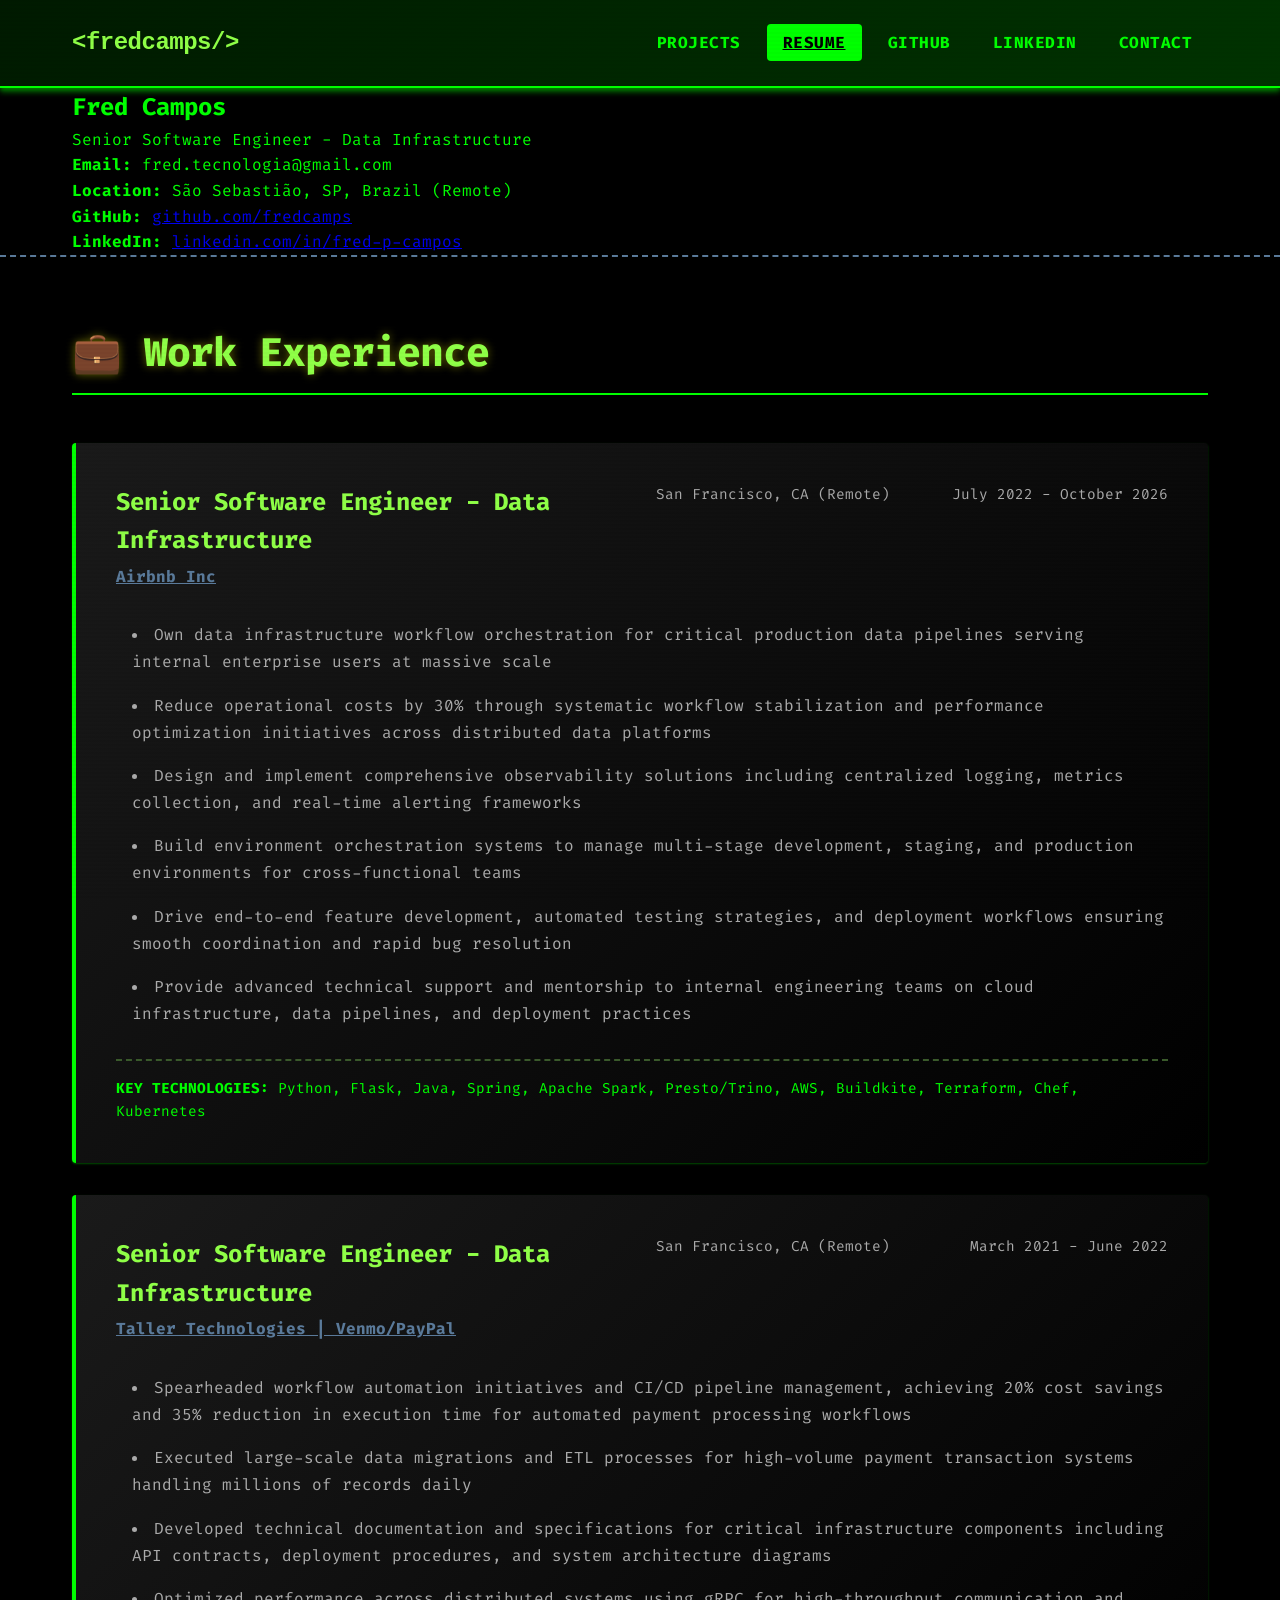
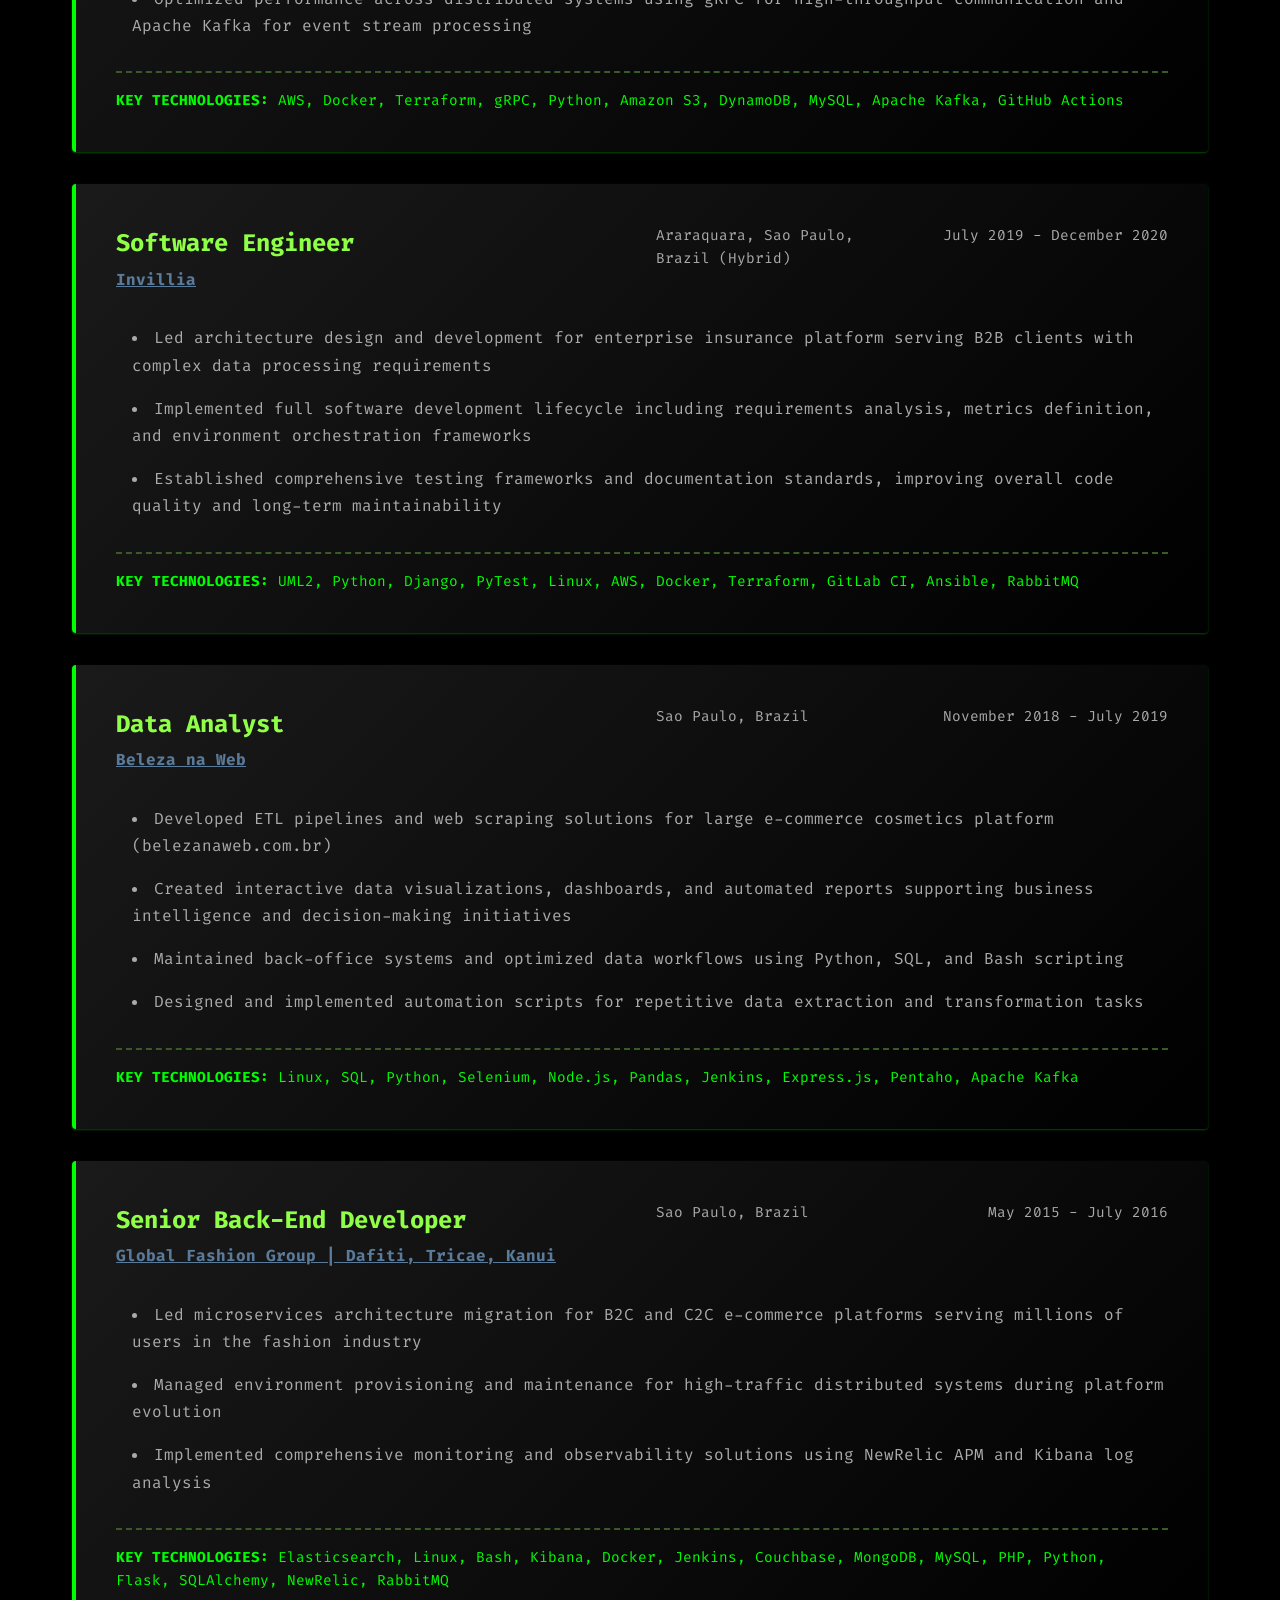
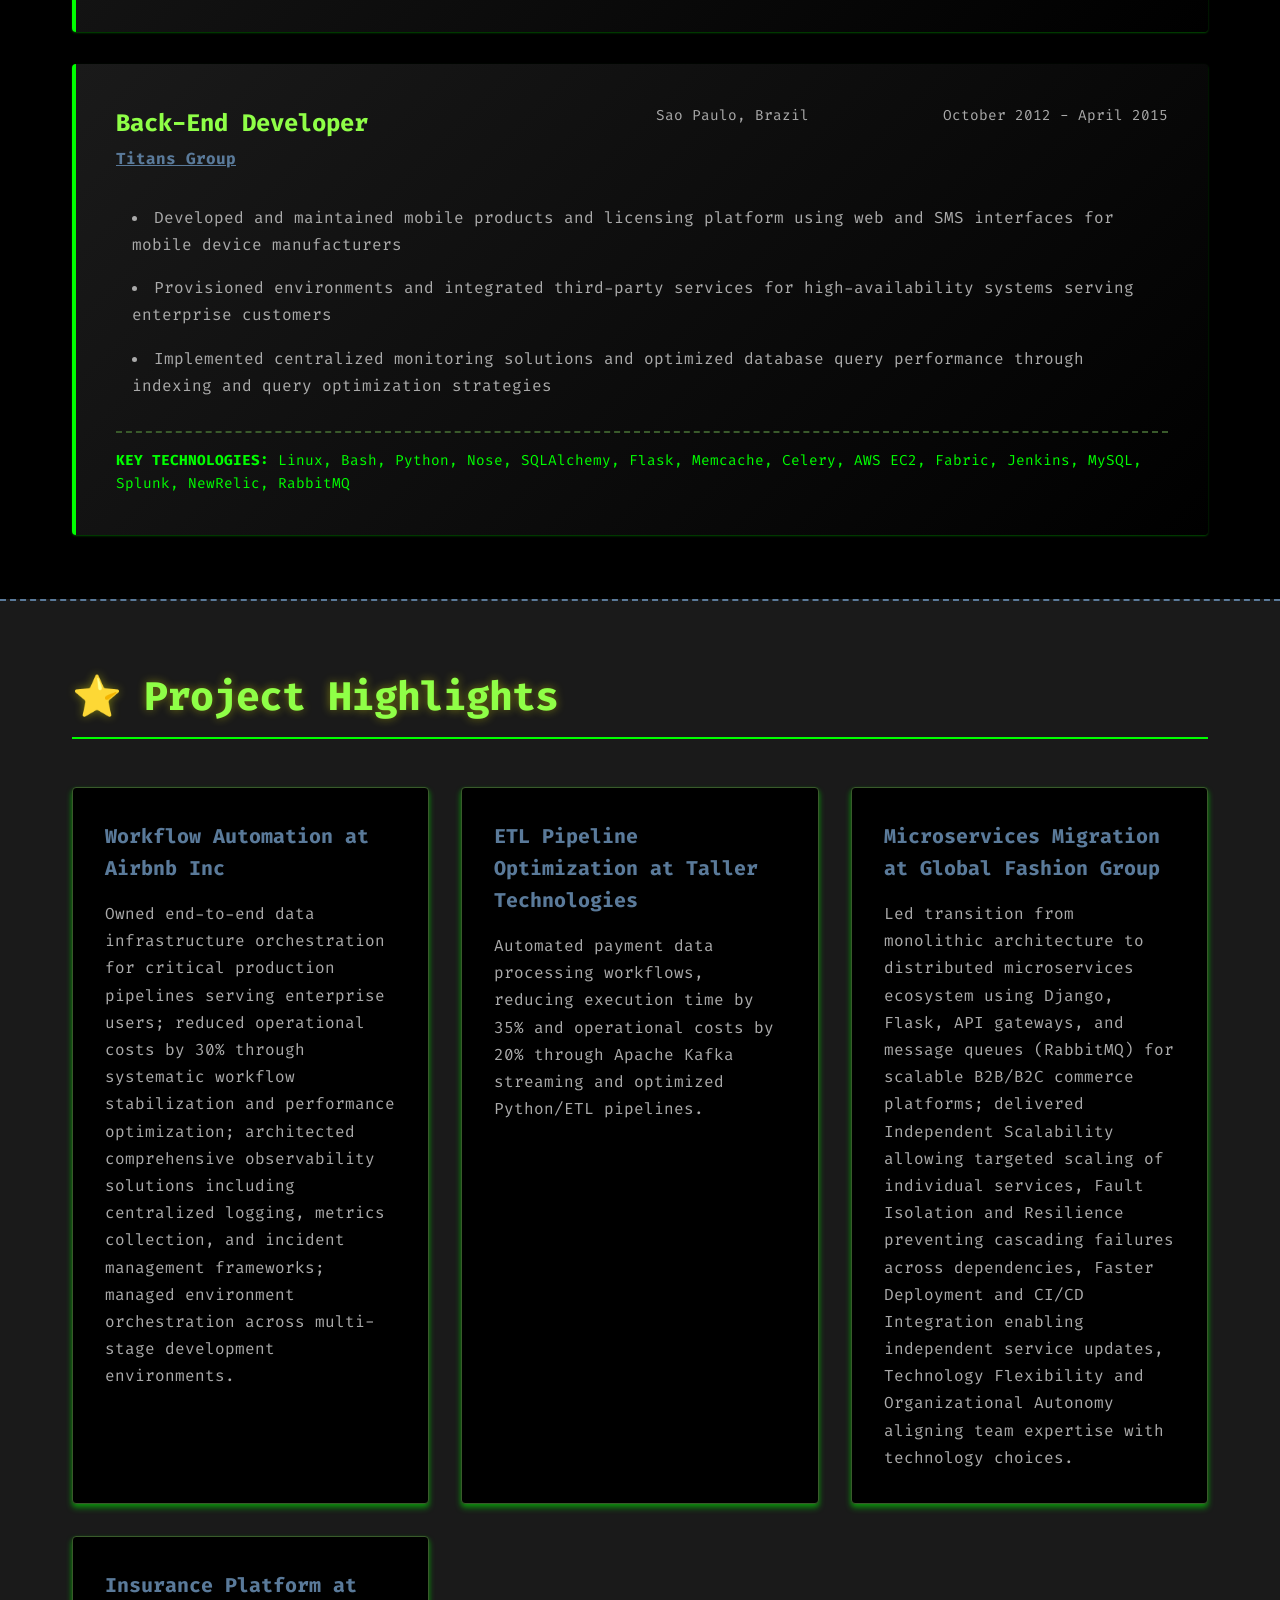
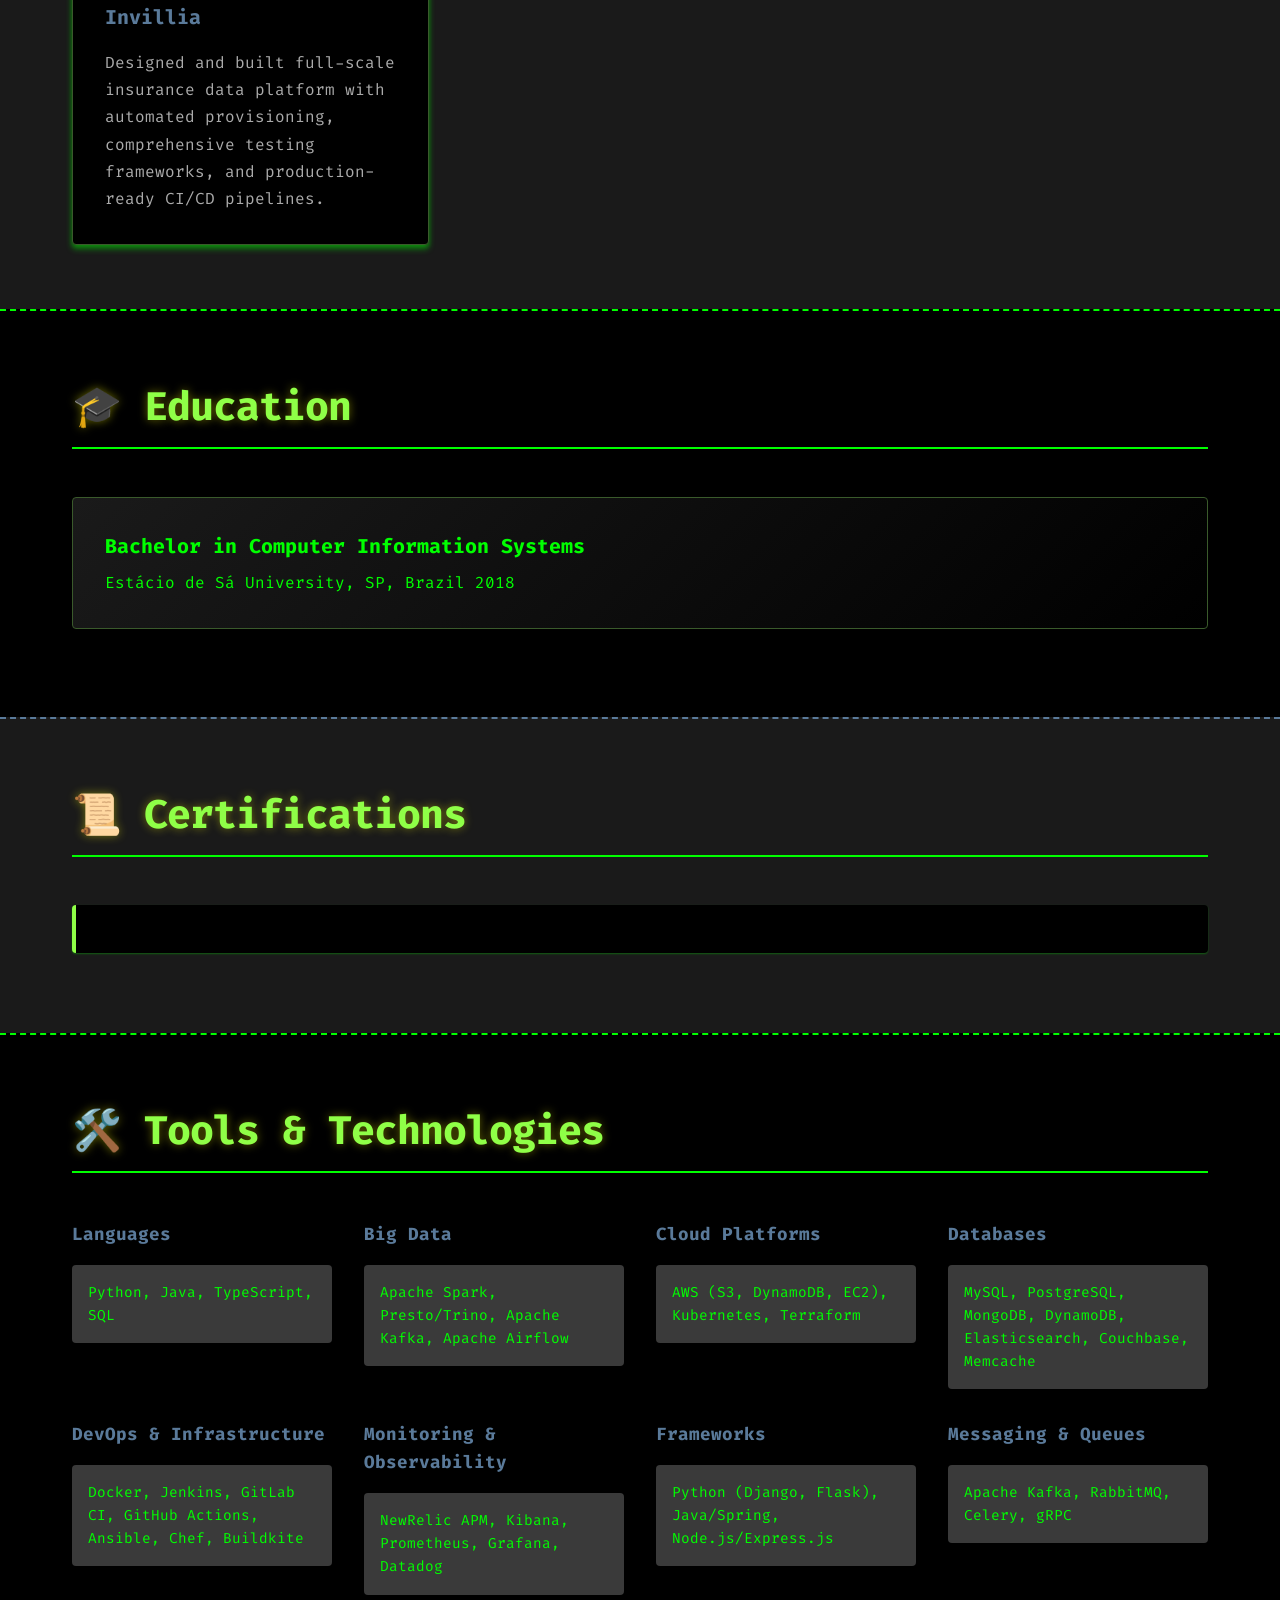
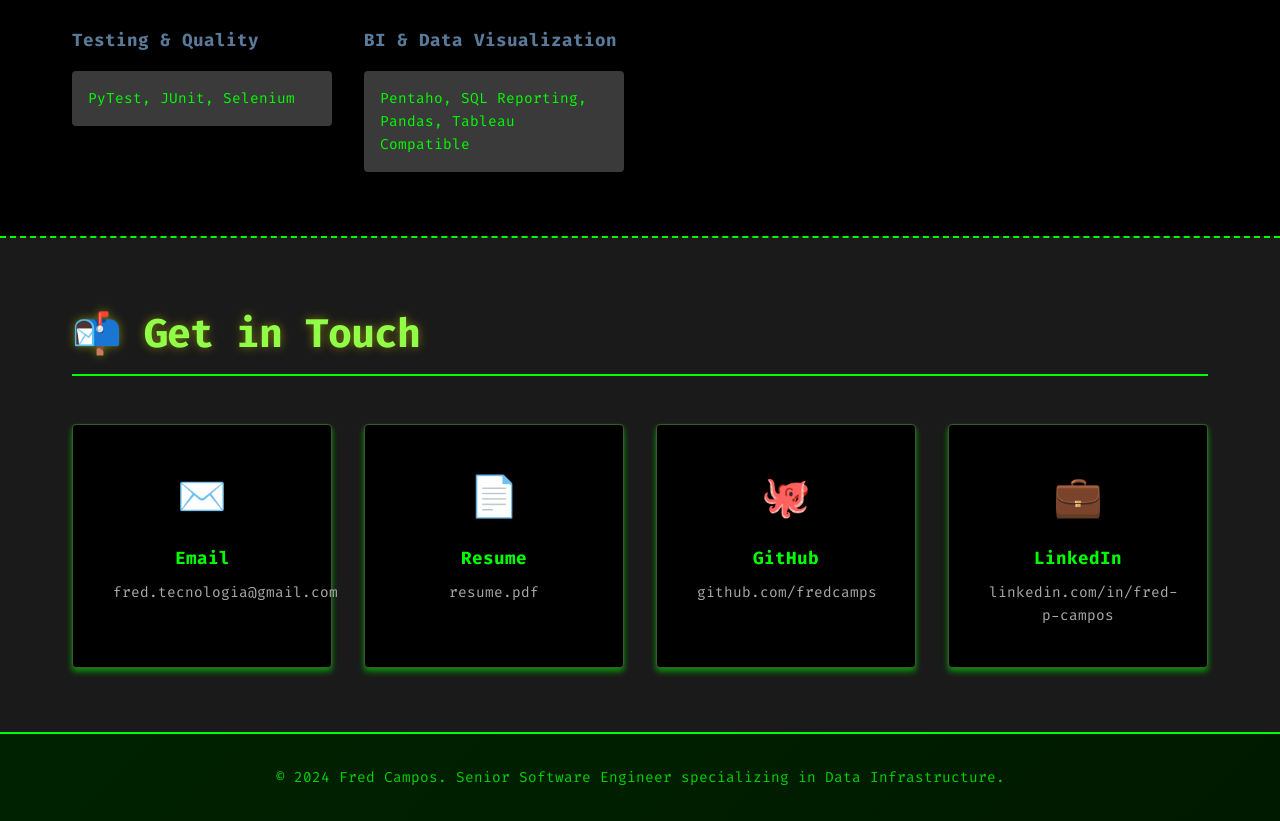
==== resume.html @ 637e9b1e "Add portfolio and resume website pages" ====
<!DOCTYPE html>
<html lang="en">
<head>
    <meta charset="UTF-8">
    <meta name="viewport" content="width=device-width, initial-scale=1.0">
    <title>Fred Campos - Resume</title>
    <link rel="stylesheet" href="styles.css">
    <link href="https://fonts.googleapis.com/css2?family=Inter:wght@300;400;500;600;700&family=Fira+Code:wght@400;500&display=swap" rel="stylesheet">
</head>
<body>
    <header class="header">
        <div class="container">
            <div class="logo">
                <code>&lt;fredcamps/&gt;</code>
            </div>
            <nav class="nav">
                <a href="index.html" class="inactive">Projects</a>
                <a href="resume.html" class="active">Resume</a>
                <a href="https://github.com/fredcamps" target="_blank">GitHub</a>
                <a href="https://linkedin.com/in/fred-p-campos" target="_blank">LinkedIn</a>
                <a href="mailto:fred.tecnologia@gmail.com">Contact</a>
            </nav>
        </div>
    </header>

    <main>
        <!-- Personal Info Section -->
        <section class="personal-info">
            <div class="container">
                <h1>Fred Campos</h1>
                <p class="role">Senior Software Engineer - Data Infrastructure</p>
                
                <div class="contact-info">
                    <div class="info-item">
                        <strong>Email:</strong> fred.tecnologia@gmail.com
                    </div>
                    <div class="info-item">
                        <strong>Location:</strong> São Sebastião, SP, Brazil (Remote)
                    </div>
                    <div class="info-item">
                        <strong>GitHub:</strong> <a href="https://github.com/fredcamps" target="_blank">github.com/fredcamps</a>
                    </div>
                    <div class="info-item">
                        <strong>LinkedIn:</strong> <a href="https://linkedin.com/in/fred-p-campos" target="_blank">linkedin.com/in/fred-p-campos</a>
                    </div>
                </div>
            </div>
        </section>

        <!-- Work Experience Section -->
        <section class="work-experience">
            <div class="container">
                <h2 class="section-title">💼 Work Experience</h2>

                <!-- Airbnb Inc -->
                <article class="job-card">
                    <div class="job-header">
                        <div>
                            <h3>Senior Software Engineer - Data Infrastructure</h3>
                            <span class="company">Airbnb Inc</span>
                        </div>
                        <div class="job-details">
                            <span class="location">San Francisco, CA (Remote)</span>
                            <span class="date">July 2022 - October 2026</span>
                        </div>
                    </div>

                    <ul class="responsibilities">
                        <li>Own data infrastructure workflow orchestration for critical production data pipelines serving internal enterprise users at massive scale</li>
                        <li>Reduce operational costs by 30% through systematic workflow stabilization and performance optimization initiatives across distributed data platforms</li>
                        <li>Design and implement comprehensive observability solutions including centralized logging, metrics collection, and real-time alerting frameworks</li>
                        <li>Build environment orchestration systems to manage multi-stage development, staging, and production environments for cross-functional teams</li>
                        <li>Drive end-to-end feature development, automated testing strategies, and deployment workflows ensuring smooth coordination and rapid bug resolution</li>
                        <li>Provide advanced technical support and mentorship to internal engineering teams on cloud infrastructure, data pipelines, and deployment practices</li>
                    </ul>

                    <div class="tech-stack">
                        <strong>KEY TECHNOLOGIES:</strong> Python, Flask, Java, Spring, Apache Spark, Presto/Trino, AWS, Buildkite, Terraform, Chef, Kubernetes
                    </div>
                </article>

                <!-- Taller Technologies -->
                <article class="job-card">
                    <div class="job-header">
                        <div>
                            <h3>Senior Software Engineer - Data Infrastructure</h3>
                            <span class="company">Taller Technologies | Venmo/PayPal</span>
                        </div>
                        <div class="job-details">
                            <span class="location">San Francisco, CA (Remote)</span>
                            <span class="date">March 2021 - June 2022</span>
                        </div>
                    </div>

                    <ul class="responsibilities">
                        <li>Spearheaded workflow automation initiatives and CI/CD pipeline management, achieving 20% cost savings and 35% reduction in execution time for automated payment processing workflows</li>
                        <li>Executed large-scale data migrations and ETL processes for high-volume payment transaction systems handling millions of records daily</li>
                        <li>Developed technical documentation and specifications for critical infrastructure components including API contracts, deployment procedures, and system architecture diagrams</li>
                        <li>Optimized performance across distributed systems using gRPC for high-throughput communication and Apache Kafka for event stream processing</li>
                    </ul>

                    <div class="tech-stack">
                        <strong>KEY TECHNOLOGIES:</strong> AWS, Docker, Terraform, gRPC, Python, Amazon S3, DynamoDB, MySQL, Apache Kafka, GitHub Actions
                    </div>
                </article>

                <!-- Invillia -->
                <article class="job-card">
                    <div class="job-header">
                        <div>
                            <h3>Software Engineer</h3>
                            <span class="company">Invillia</span>
                        </div>
                        <div class="job-details">
                            <span class="location">Araraquara, Sao Paulo, Brazil (Hybrid)</span>
                            <span class="date">July 2019 - December 2020</span>
                        </div>
                    </div>

                    <ul class="responsibilities">
                        <li>Led architecture design and development for enterprise insurance platform serving B2B clients with complex data processing requirements</li>
                        <li>Implemented full software development lifecycle including requirements analysis, metrics definition, and environment orchestration frameworks</li>
                        <li>Established comprehensive testing frameworks and documentation standards, improving overall code quality and long-term maintainability</li>
                    </ul>

                    <div class="tech-stack">
                        <strong>KEY TECHNOLOGIES:</strong> UML2, Python, Django, PyTest, Linux, AWS, Docker, Terraform, GitLab CI, Ansible, RabbitMQ
                    </div>
                </article>

                <!-- Beleza na Web -->
                <article class="job-card">
                    <div class="job-header">
                        <div>
                            <h3>Data Analyst</h3>
                            <span class="company">Beleza na Web</span>
                        </div>
                        <div class="job-details">
                            <span class="location">Sao Paulo, Brazil</span>
                            <span class="date">November 2018 - July 2019</span>
                        </div>
                    </div>

                    <ul class="responsibilities">
                        <li>Developed ETL pipelines and web scraping solutions for large e-commerce cosmetics platform (belezanaweb.com.br)</li>
                        <li>Created interactive data visualizations, dashboards, and automated reports supporting business intelligence and decision-making initiatives</li>
                        <li>Maintained back-office systems and optimized data workflows using Python, SQL, and Bash scripting</li>
                        <li>Designed and implemented automation scripts for repetitive data extraction and transformation tasks</li>
                    </ul>

                    <div class="tech-stack">
                        <strong>KEY TECHNOLOGIES:</strong> Linux, SQL, Python, Selenium, Node.js, Pandas, Jenkins, Express.js, Pentaho, Apache Kafka
                    </div>
                </article>

                <!-- Global Fashion Group -->
                <article class="job-card">
                    <div class="job-header">
                        <div>
                            <h3>Senior Back-End Developer</h3>
                            <span class="company">Global Fashion Group | Dafiti, Tricae, Kanui</span>
                        </div>
                        <div class="job-details">
                            <span class="location">Sao Paulo, Brazil</span>
                            <span class="date">May 2015 - July 2016</span>
                        </div>
                    </div>

                    <ul class="responsibilities">
                        <li>Led microservices architecture migration for B2C and C2C e-commerce platforms serving millions of users in the fashion industry</li>
                        <li>Managed environment provisioning and maintenance for high-traffic distributed systems during platform evolution</li>
                        <li>Implemented comprehensive monitoring and observability solutions using NewRelic APM and Kibana log analysis</li>
                    </ul>

                    <div class="tech-stack">
                        <strong>KEY TECHNOLOGIES:</strong> Elasticsearch, Linux, Bash, Kibana, Docker, Jenkins, Couchbase, MongoDB, MySQL, PHP, Python, Flask, SQLAlchemy, NewRelic, RabbitMQ
                    </div>
                </article>

                <!-- Titans Group -->
                <article class="job-card">
                    <div class="job-header">
                        <div>
                            <h3>Back-End Developer</h3>
                            <span class="company">Titans Group</span>
                        </div>
                        <div class="job-details">
                            <span class="location">Sao Paulo, Brazil</span>
                            <span class="date">October 2012 - April 2015</span>
                        </div>
                    </div>

                    <ul class="responsibilities">
                        <li>Developed and maintained mobile products and licensing platform using web and SMS interfaces for mobile device manufacturers</li>
                        <li>Provisioned environments and integrated third-party services for high-availability systems serving enterprise customers</li>
                        <li>Implemented centralized monitoring solutions and optimized database query performance through indexing and query optimization strategies</li>
                    </ul>

                    <div class="tech-stack">
                        <strong>KEY TECHNOLOGIES:</strong> Linux, Bash, Python, Nose, SQLAlchemy, Flask, Memcache, Celery, AWS EC2, Fabric, Jenkins, MySQL, Splunk, NewRelic, RabbitMQ
                    </div>
                </article>
            </div>
        </section>

        <!-- Project Highlights Section -->
        <section class="project-highlights">
            <div class="container">
                <h2 class="section-title">⭐ Project Highlights</h2>

                <div class="highlights-grid">
                    <!-- Highlight 1 -->
                    <article class="highlight-card">
                        <h3>Workflow Automation at Airbnb Inc</h3>
                        <p>Owned end-to-end data infrastructure orchestration for critical production pipelines serving enterprise users; reduced operational costs by 30% through systematic workflow stabilization and performance optimization; architected comprehensive observability solutions including centralized logging, metrics collection, and incident management frameworks; managed environment orchestration across multi-stage development environments.</p>
                    </article>

                    <!-- Highlight 2 -->
                    <article class="highlight-card">
                        <h3>ETL Pipeline Optimization at Taller Technologies</h3>
                        <p>Automated payment data processing workflows, reducing execution time by 35% and operational costs by 20% through Apache Kafka streaming and optimized Python/ETL pipelines.</p>
                    </article>

                    <!-- Highlight 3 -->
                    <article class="highlight-card">
                        <h3>Microservices Migration at Global Fashion Group</h3>
                        <p>Led transition from monolithic architecture to distributed microservices ecosystem using Django, Flask, API gateways, and message queues (RabbitMQ) for scalable B2B/B2C commerce platforms; delivered Independent Scalability allowing targeted scaling of individual services, Fault Isolation and Resilience preventing cascading failures across dependencies, Faster Deployment and CI/CD Integration enabling independent service updates, Technology Flexibility and Organizational Autonomy aligning team expertise with technology choices.</p>
                    </article>

                    <!-- Highlight 4 -->
                    <article class="highlight-card">
                        <h3>Insurance Platform at Invillia</h3>
                        <p>Designed and built full-scale insurance data platform with automated provisioning, comprehensive testing frameworks, and production-ready CI/CD pipelines.</p>
                    </article>
                </div>
            </div>
        </section>

        <!-- Education Section (Placeholder) -->
        <section class="education">
            <div class="container">
                <h2 class="section-title">🎓 Education</h2>
                
                <div class="education-item">
                    <h3>Bachelor in Computer Information Systems</h3>
                    <span class="institution">Estácio de Sá University, SP, Brazil </span>
                    <span class="year">2018</span>
                </div>

                <!-- Add more education items here -->
            </div>
        </section>

        <!-- Certifications Section (Placeholder) -->
        <section class="certifications">
            <div class="container">
                <h2 class="section-title">📜 Certifications</h2>
                
                <div class="cert-item">
                    <span class="cert-name"><!-- AWS Certified Solutions Architect --></span>
                    <span class="cert-issuer"><!-- Amazon Web Services --></span>
                </div>

                <!-- Add more certifications here -->
            </div>
        </section>

        <!-- Tools & Technologies Section -->
        <section class="tools-section">
            <div class="container">
                <h2 class="section-title">🛠️ Tools & Technologies</h2>

                <div class="tools-grid">
                    <div class="tools-category">
                        <h3>Languages</h3>
                        <div class="tags">Python, Java, TypeScript, SQL</div>
                    </div>

                    <div class="tools-category">
                        <h3>Big Data</h3>
                        <div class="tags">Apache Spark, Presto/Trino, Apache Kafka, Apache Airflow</div>
                    </div>

                    <div class="tools-category">
                        <h3>Cloud Platforms</h3>
                        <div class="tags">AWS (S3, DynamoDB, EC2), Kubernetes, Terraform</div>
                    </div>

                    <div class="tools-category">
                        <h3>Databases</h3>
                        <div class="tags">MySQL, PostgreSQL, MongoDB, DynamoDB, Elasticsearch, Couchbase, Memcache</div>
                    </div>

                    <div class="tools-category">
                        <h3>DevOps & Infrastructure</h3>
                        <div class="tags">Docker, Jenkins, GitLab CI, GitHub Actions, Ansible, Chef, Buildkite</div>
                    </div>

                    <div class="tools-category">
                        <h3>Monitoring & Observability</h3>
                        <div class="tags">NewRelic APM, Kibana, Prometheus, Grafana, Datadog</div>
                    </div>

                    <div class="tools-category">
                        <h3>Frameworks</h3>
                        <div class="tags">Python (Django, Flask), Java/Spring, Node.js/Express.js</div>
                    </div>

                    <div class="tools-category">
                        <h3>Messaging & Queues</h3>
                        <div class="tags">Apache Kafka, RabbitMQ, Celery, gRPC</div>
                    </div>

                    <div class="tools-category">
                        <h3>Testing & Quality</h3>
                        <div class="tags">PyTest, JUnit, Selenium</div>
                    </div>

                    <div class="tools-category">
                        <h3>BI & Data Visualization</h3>
                        <div class="tags">Pentaho, SQL Reporting, Pandas, Tableau Compatible</div>
                    </div>

                </div>
            </div>
        </section>

        <section class="contact">
            <div class="container">
                <h2 class="section-title">📬 Get in Touch</h2>
                
                <div class="contact-grid">
                    <a href="mailto:fred.tecnologia@gmail.com" class="contact-card">
                        <span class="icon">✉️</span>
                        <h3>Email</h3>
                        <p>fred.tecnologia@gmail.com</p>
                    </a>

                    <a href="#" class="contact-card">
                        <span class="icon">📄</span>
                        <h3>Resume</h3>
                        <p>resume.pdf</p>
                    </a>

                    <a href="https://github.com/fredcamps" class="contact-card">
                        <span class="icon">🐙</span>
                        <h3>GitHub</h3>
                        <p>github.com/fredcamps</p>
                    </a>

                    <a href="https://linkedin.com/in/fred-p-campos" class="contact-card">
                        <span class="icon">💼</span>
                        <h3>LinkedIn</h3>
                        <p>linkedin.com/in/fred-p-campos</p>
                    </a>
                </div>
            </div>
        </section>
    </main>

    <footer class="footer">
        <div class="container">
            <p>&copy; 2024 Fred Campos. Senior Software Engineer specializing in Data Infrastructure.</p>
        </div>
    </footer>
</body>
</html>
---- styles.css ----
/* Z80 Terminal Theme - ZX Spectrum Inspired */
* {
    margin: 0;
    padding: 0;
    box-sizing: border-box;
}

:root {
    --bg-primary: #000000;
    --bg-secondary: #1a1a1a;
    --bg-tertiary: #3a3a3a;
    --text-primary: #00ff00; /* Bright Green - Classic Terminal */
    --text-secondary: #aaaaaa;
    --text-muted: #666666;
    --border-color: #3a5a2b;
    --header-bg: #1a1a1a;
    
    /* Z80 Classic Palette */
    --green: #00ff00; /* Primary text */
    --grey-accent: #5a7a9a;  /* Headers/links */
    --green-accent: #8fff47; /* Accents - lighter green */
    --red: #ff0000;    /* Alerts/errors */
    --cyan: #3a8fff;   /* Secondary green element */
    --magenta: #ff00ff; /* Highlights */
    
    --shadow-sm: 0 1px 2px rgba(0, 255, 0, 0.3);
    --shadow-md: 0 4px 6px rgba(0, 255, 0, 0.4), 0 2px 4px rgba(0, 255, 0, 0.2);
    --shadow-lg: 0 10px 15px rgba(0, 255, 0, 0.6), 0 4px 6px rgba(0, 255, 0, 0.3);
    
    /* CRT Scanline effect */
    --scanline: repeating-linear-gradient(
        0deg,
        transparent,
        transparent 2px,
        rgba(0, 0, 0, 0.05) 2px,
        rgba(0, 0, 0, 0.05) 4px
    );
}

body {
    font-family: 'Fira Code', 'Courier New', monospace;
    background-color: var(--bg-primary);
    color: var(--text-primary);
    line-height: 1.6;
}

/* CRT Screen Effect */
body::before {
    content: '';
    position: fixed;
    top: 0;
    left: 0;
    width: 100vw;
    height: 100vh;
    background: var(--scanline);
    pointer-events: none;
    z-index: 9999;
    opacity: 0.3;
}

.container {
    max-width: 1200px;
    margin: 0 auto;
    padding: 0 2rem;
}

/* Header */
.header {
    background: linear-gradient(135deg, #001a00 0%, #003300 100%);
    color: var(--text-primary);
    padding: 1.5rem 0;
    position: sticky;
    top: 0;
    z-index: 1000;
    box-shadow: var(--shadow-md);
    border-bottom: 2px solid var(--green);
}

.header .container {
    display: flex;
    justify-content: space-between;
    align-items: center;
}

.logo code {
    font-size: 1.5rem;
    font-weight: bold;
    color: var(--green-accent);
    letter-spacing: -0.5px;
}

.nav a {
    color: var(--text-primary);
    text-decoration: none;
    padding: 0.5rem 1rem;
    border-radius: 4px;
    transition: all 0.3s ease;
    font-weight: bold;
    text-transform: uppercase;
    letter-spacing: 0.5px;
}

.nav a:hover {
    background: var(--green);
    color: var(--bg-primary);
    text-shadow: 0 0 8px var(--green);
}

.nav a.active {
    background: var(--green);
    color: var(--bg-primary);
    text-decoration: underline;
}

/* Hero Section */
.hero {
    background: linear-gradient(135deg, var(--header-bg) 0%, var(--bg-primary) 100%);
    padding: 5rem 0;
    text-align: center;
    border-bottom: 2px solid var(--green);
}

.hero h1 {
    font-size: clamp(2.5rem, 5vw, 4rem);
    font-weight: bold;
    margin-bottom: 1rem;
    color: var(--green-accent);
    letter-spacing: -1px;
    text-shadow: 0 0 10px rgba(255, 255, 0, 0.5);
}

.hero .subtitle {
    font-size: clamp(1.25rem, 3vw, 1.75rem);
    color: var(--text-primary);
    margin-bottom: 1.5rem;
    font-weight: bold;
    text-shadow: 0 0 5px rgba(0, 255, 0, 0.5);
}

.hero .tagline {
    max-width: 700px;
    margin: 0 auto 3rem;
    color: var(--text-secondary);
    font-size: 1.1rem;
}

.hero-actions {
    display: flex;
    gap: 1rem;
    justify-content: center;
    flex-wrap: wrap;
}

.btn {
    display: inline-block;
    padding: 0.875rem 2rem;
    border-radius: 4px;
    text-decoration: none;
    font-weight: bold;
    transition: all 0.3s ease;
    text-transform: uppercase;
    letter-spacing: 1px;
}

.btn-primary {
    background: var(--green);
    color: var(--bg-primary);
    border: 2px solid var(--green);
    box-shadow: 0 0 15px rgba(0, 255, 0, 0.5);
}

.btn-primary:hover {
    background: var(--green-accent);
    color: var(--bg-primary);
    border-color: var(--green-accent);
    box-shadow: 0 0 25px rgba(255, 255, 0, 0.6);
}

.btn-secondary {
    background: transparent;
    color: var(--text-primary);
    border: 2px solid var(--grey-accent);
}

.btn-secondary:hover {
    background: var(--grey-accent);
    color: white;
    box-shadow: 0 0 15px rgba(0, 255, 0, 0.3);
}

/* Section Title */
.section-title {
    font-size: 2.5rem;
    font-weight: bold;
    margin-bottom: 3rem;
    color: var(--green-accent);
    letter-spacing: -1px;
    text-shadow: 0 0 10px rgba(255, 255, 0, 0.4);
    border-bottom: 2px solid var(--green);
    padding-bottom: 0.5rem;
}

/* Projects Grid */
.projects {
    background: var(--bg-secondary);
    padding: 4rem 0;
    border-top: 2px dashed var(--green);
}

.project-grid {
    display: grid;
    grid-template-columns: repeat(auto-fit, minmax(320px, 1fr));
    gap: 2rem;
}

.project-card {
    background: var(--bg-primary);
    border-radius: 4px;
    padding: 2rem;
    box-shadow: var(--shadow-sm);
    transition: all 0.3s ease;
    border: 1px solid var(--border-color);
}

.project-card:hover {
    transform: translateY(-5px);
    box-shadow: var(--shadow-lg);
    border-color: var(--green);
}

.project-header {
    display: flex;
    align-items: center;
    gap: 1rem;
    margin-bottom: 1.5rem;
}

.project-header a.github-icon svg {
    fill: var(--text-primary);
    transition: fill 0.3s ease;
}

.project-header a.github-icon:hover svg {
    fill: var(--green-accent);
}

.project-card h3 {
    font-size: 1.25rem;
    font-weight: bold;
    color: var(--text-primary);
    margin-bottom: 0.75rem;
}

.project-card .description {
    color: var(--text-secondary);
    font-size: 0.95rem;
    margin-bottom: 1.5rem;
    line-height: 1.6;
}

.project-tags {
    display: flex;
    flex-wrap: wrap;
    gap: 0.5rem;
}

.tag {
    display: inline-block;
    padding: 0.375rem 0.75rem;
    background: var(--bg-tertiary);
    color: var(--text-primary);
    border-radius: 4px;
    font-size: 0.8125rem;
    font-weight: bold;
    border: 1px solid var(--green);
}

/* Skills Section */
.skills {
    background: var(--bg-primary);
    padding: 4rem 0;
    border-top: 2px dashed var(--grey-accent);
}

.skills-grid {
    display: grid;
    grid-template-columns: repeat(auto-fit, minmax(280px, 1fr));
    gap: 2rem;
}

.skill-category h3 {
    font-size: 1.1rem;
    color: var(--grey-accent);
    margin-bottom: 1rem;
    display: flex;
    align-items: center;
    font-weight: bold;
    text-decoration: underline;
}

.skill-category .tags {
    display: flex;
    flex-wrap: wrap;
    gap: 0.5rem;
}

/* Contact Section */
.contact {
    background: var(--bg-secondary);
    padding: 4rem 0;
    border-top: 2px dashed var(--green);
}

.contact-grid {
    display: grid;
    grid-template-columns: repeat(auto-fit, minmax(250px, 1fr));
    gap: 2rem;
}

.contact-card {
    background: var(--bg-primary);
    padding: 2.5rem;
    border-radius: 4px;
    text-align: center;
    text-decoration: none;
    color: inherit;
    box-shadow: var(--shadow-md);
    transition: all 0.3s ease;
    border: 1px solid var(--border-color);
}

.contact-card:hover {
    transform: translateY(-5px);
    border-color: var(--green-accent);
    box-shadow: var(--shadow-lg);
}

.contact-card .icon {
    display: block;
    font-size: 2.5rem;
    margin-bottom: 1rem;
}

.contact-card h3 {
    font-size: 1.1rem;
    color: var(--text-primary);
    margin-bottom: 0.5rem;
    font-weight: bold;
}

.contact-card p {
    color: var(--text-secondary);
    font-size: 0.9rem;
}

/* Footer */
.footer {
    background: linear-gradient(135deg, #002200 0%, #001a00 100%);
    color: var(--text-primary);
    padding: 2rem 0;
    text-align: center;
    border-top: 2px solid var(--green);
}

.footer p {
    opacity: 0.8;
    font-size: 0.9rem;
    font-family: 'Fira Code', monospace;
}

/* Work Experience */
.work-experience {
    background: var(--bg-primary);
    padding: 4rem 0;
    border-top: 2px dashed var(--grey-accent);
}

.job-card {
    background: linear-gradient(135deg, var(--bg-secondary) 0%, var(--bg-primary) 100%);
    border-radius: 4px;
    padding: 2.5rem;
    margin-bottom: 2rem;
    border-left: 4px solid var(--green);
    box-shadow: var(--shadow-sm);
}

.job-card:last-child {
    margin-bottom: 0;
}

.job-header {
    display: grid;
    grid-template-columns: minmax(0, 1fr) 32rem;
    align-items: flex-start;
    margin-bottom: 1.5rem;
    gap: 1rem;
}

.job-card h3 {
    font-size: 1.5rem;
    font-weight: bold;
    color: var(--green-accent);
    display: block;
    margin-bottom: 0.25rem;
}

.company {
    color: var(--grey-accent);
    font-weight: bold;
    text-decoration: underline;
}

.job-details {
    display: grid;
    grid-template-columns: minmax(0, 1fr) max-content;
    gap: 2rem;
    color: var(--text-secondary);
}

.location, .date {
    font-size: 0.9rem;
}

.responsibilities {
    list-style-position: inside;
    padding-left: 1rem;
}

.responsibilities li {
    padding: 0.5rem 0;
    color: var(--text-secondary);
    line-height: 1.7;
}

.tech-stack {
    margin-top: 1.5rem;
    padding-top: 1rem;
    border-top: 2px dashed var(--border-color);
    font-size: 0.9rem;
}

/* Project Highlights */
.project-highlights {
    background: var(--bg-secondary);
    padding: 4rem 0;
    border-top: 2px dashed var(--grey-accent);
}

.highlights-grid {
    display: grid;
    grid-template-columns: repeat(auto-fit, minmax(350px, 1fr));
    gap: 2rem;
}

.highlight-card {
    background: var(--bg-primary);
    border-radius: 4px;
    padding: 2rem;
    box-shadow: var(--shadow-md);
    transition: all 0.3s ease;
    border: 1px solid var(--border-color);
}

.highlight-card:hover {
    transform: translateY(-3px);
    box-shadow: var(--shadow-lg);
    border-color: var(--green);
}

.highlight-card h3 {
    font-size: 1.25rem;
    color: var(--grey-accent);
    margin-bottom: 1rem;
}

.highlight-card p {
    color: var(--text-secondary);
    line-height: 1.7;
}

/* Education */
.education {
    background: var(--bg-primary);
    padding: 4rem 0;
    border-top: 2px dashed var(--green);
}

.education-item {
    background: linear-gradient(135deg, var(--bg-secondary) 0%, var(--bg-primary) 100%);
    border-radius: 4px;
    padding: 2rem;
    margin-bottom: 1.5rem;
    border: 1px solid var(--border-color);
}

.education-item h3 {
    font-size: 1.25rem;
    color: var(--text-primary);
    margin-bottom: 0.5rem;
    font-weight: bold;
}

/* Certifications */
.certifications {
    background: var(--bg-secondary);
    padding: 4rem 0;
    border-top: 2px dashed var(--grey-accent);
}

.cert-item {
    background: var(--bg-primary);
    border-radius: 4px;
    padding: 1.5rem;
    margin-bottom: 1rem;
    display: flex;
    justify-content: space-between;
    align-items: center;
    box-shadow: var(--shadow-sm);
    flex-wrap: wrap;
    gap: 1rem;
    border-left: 4px solid var(--green-accent);
}

.cert-name {
    font-weight: bold;
    color: var(--text-primary);
}

.cert-issuer {
    color: var(--grey-accent);
}

/* Tools Section */
.tools-section {
    background: var(--bg-primary);
    padding: 4rem 0;
    border-top: 2px dashed var(--green);
}

.tools-grid {
    display: grid;
    grid-template-columns: repeat(auto-fit, minmax(250px, 1fr));
    gap: 2rem;
}

.tools-category h3 {
    font-size: 1.1rem;
    color: var(--grey-accent);
    margin-bottom: 1rem;
    font-weight: bold;
}

.tools-category .tags {
    background: var(--bg-tertiary);
    padding: 1rem;
    border-radius: 4px;
    font-size: 0.9rem;
    color: var(--text-primary);
}

/* Responsive */
@media (max-width: 768px) {
    .container {
        padding: 0 1rem;
    }

    .header .container {
        flex-direction: column;
        gap: 1rem;
    }

    .section-title {
        font-size: 2rem;
    }

    .hero-actions {
        flex-direction: column;
    }

    .btn {
        width: 100%;
        text-align: center;
    }

    .job-header {
        grid-template-columns: 1fr;
    }

    .job-details {
        grid-template-columns: 1fr;
        gap: 1rem;
        margin-top: 0.5rem;
    }

    .highlight-card, .project-card, .job-card {
        padding: 1.5rem;
    }
}

/* Blinking cursor effect for authenticity */
@keyframes blink {
    0%, 100% { opacity: 1; }
    50% { opacity: 0; }
}

.cursor::after {
    content: '|';
    animation: blink 1s infinite;
    color: var(--green);
}

/* Glow effect on focus */
:focus {
    outline: 2px solid var(--green);
    outline-offset: 2px;
}
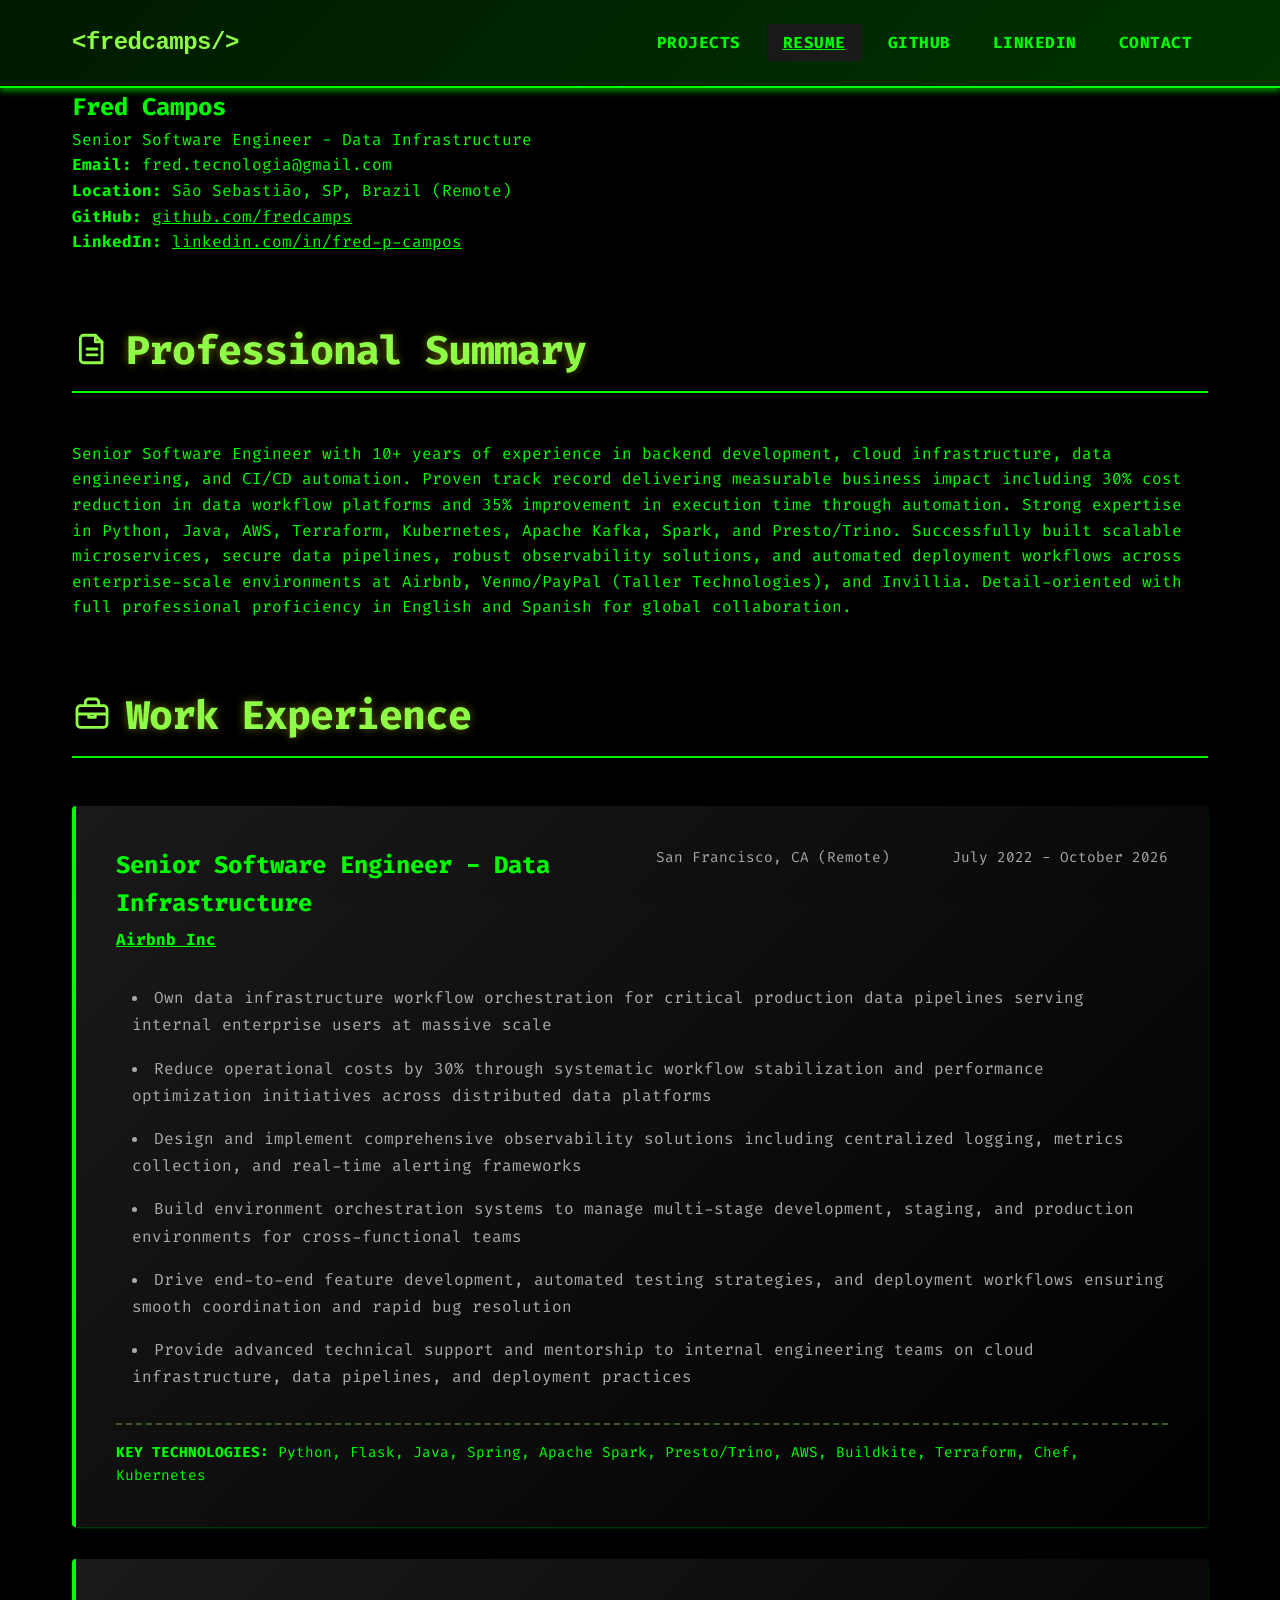
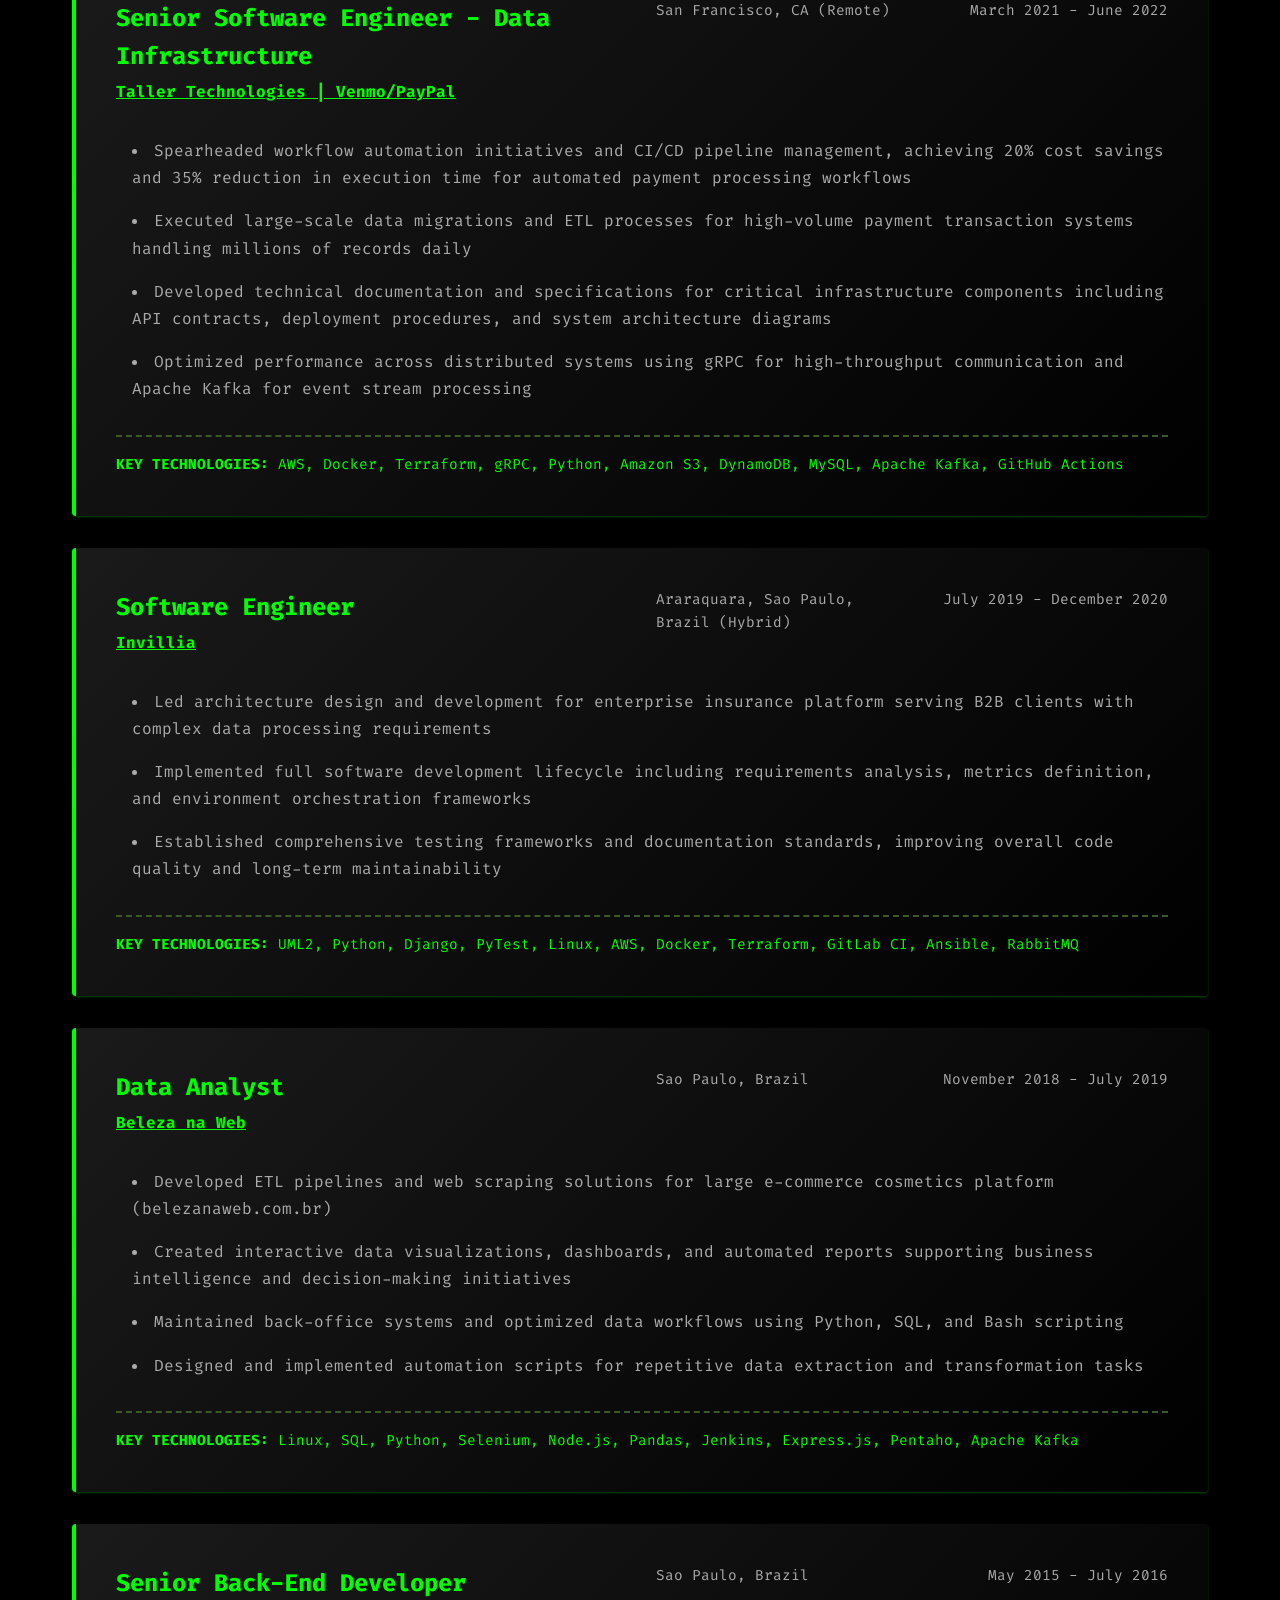
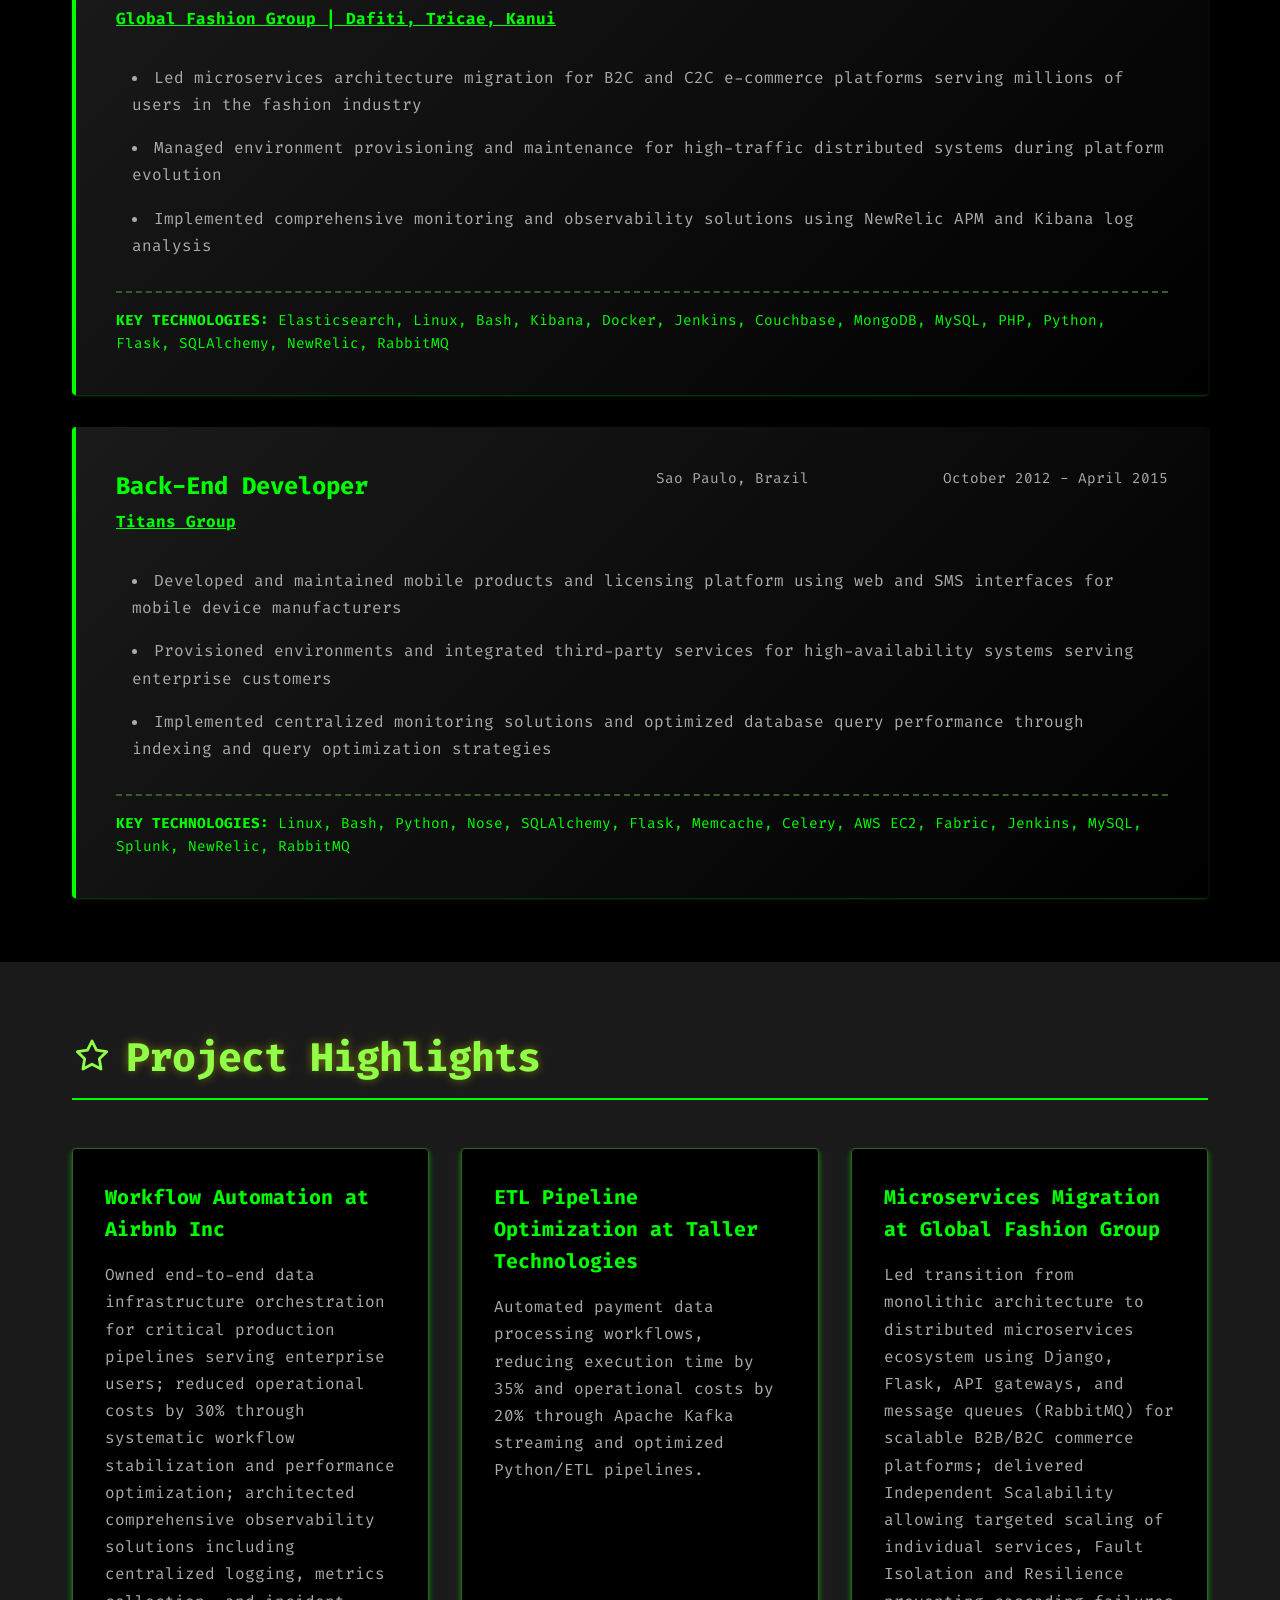
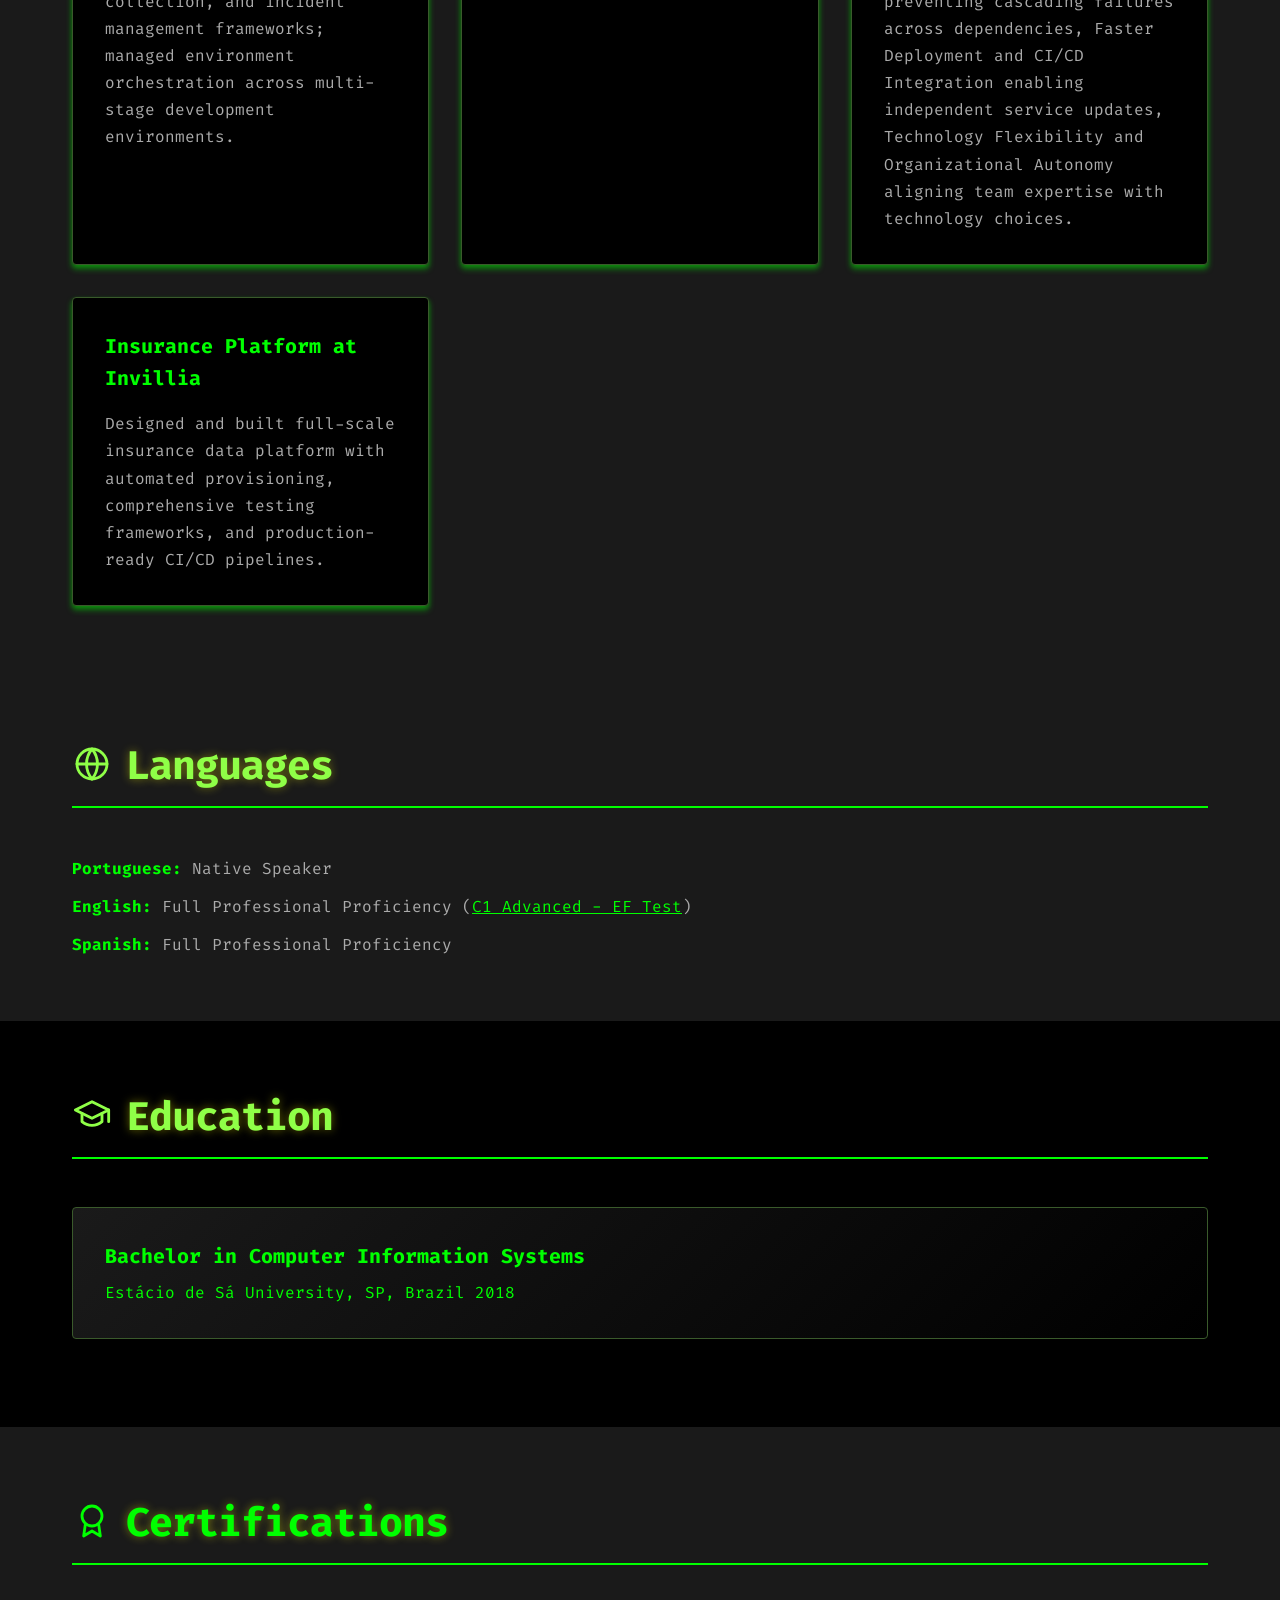
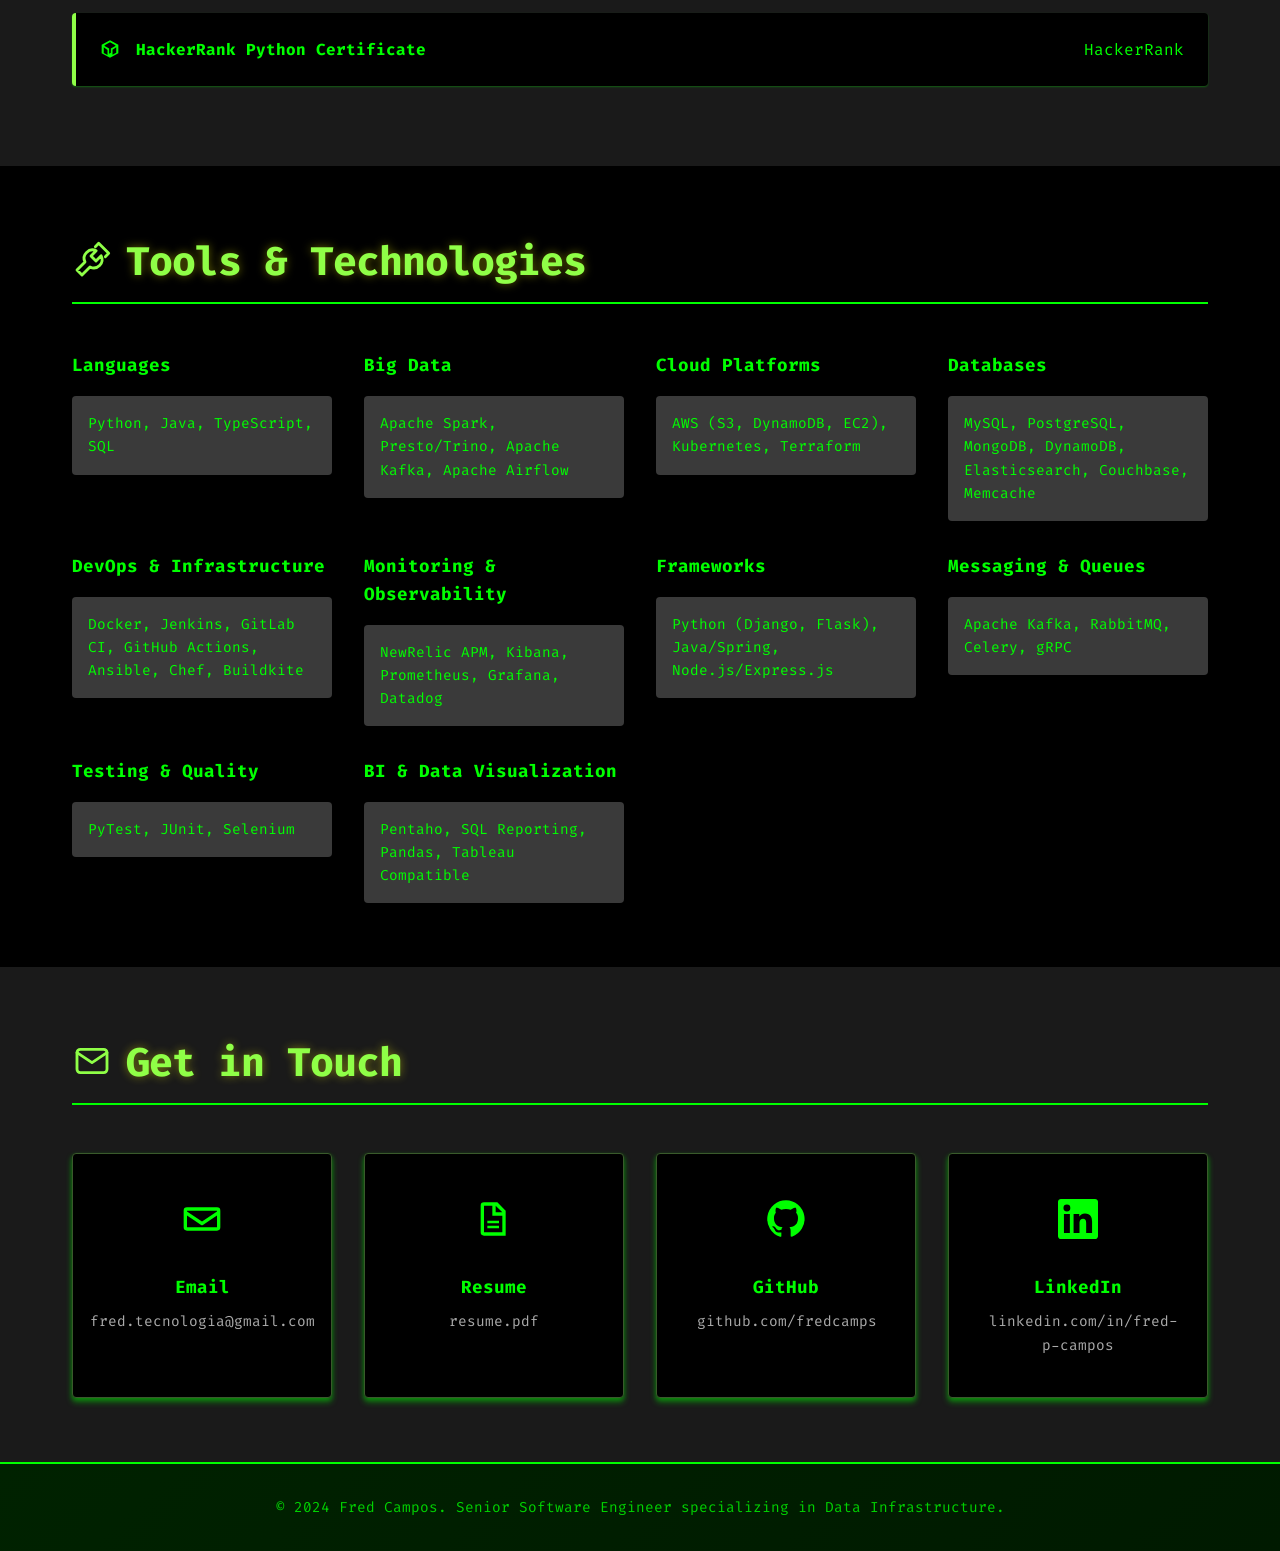
==== commit 4b7698e1: "Update portfolio and resume content, links, and styling" ====
--- a/resume.html
+++ b/resume.html
@@ -47,17 +47,24 @@
             </div>
         </section>
 
+        <section class="professional-summary">
+            <div class="container">
+                <h2 class="section-title"><svg class="section-icon" viewBox="0 0 24 24" aria-hidden="true" focusable="false"><path d="M7 3.75h7l4 4v12.5H7a2 2 0 0 1-2-2v-12.5a2 2 0 0 1 2-2Z"/><path d="M14 3.75v4h4M9 12h6M9 15.5h6"/></svg>Professional Summary</h2>
+                <p>Senior Software Engineer with 10+ years of experience in backend development, cloud infrastructure, data engineering, and CI/CD automation. Proven track record delivering measurable business impact including 30% cost reduction in data workflow platforms and 35% improvement in execution time through automation. Strong expertise in Python, Java, AWS, Terraform, Kubernetes, Apache Kafka, Spark, and Presto/Trino. Successfully built scalable microservices, secure data pipelines, robust observability solutions, and automated deployment workflows across enterprise-scale environments at Airbnb, Venmo/PayPal (Taller Technologies), and Invillia. Detail-oriented with full professional proficiency in English and Spanish for global collaboration.</p>
+            </div>
+        </section>
+
         <!-- Work Experience Section -->
         <section class="work-experience">
             <div class="container">
-                <h2 class="section-title">💼 Work Experience</h2>
+                <h2 class="section-title"><svg class="section-icon" viewBox="0 0 24 24" aria-hidden="true" focusable="false"><rect x="3" y="7" width="18" height="13" rx="2"/><path d="M8 7V5a2 2 0 0 1 2-2h4a2 2 0 0 1 2 2v2M3 12h18m-11 0v2h4v-2"/></svg>Work Experience</h2>
 
                 <!-- Airbnb Inc -->
                 <article class="job-card">
                     <div class="job-header">
                         <div>
                             <h3>Senior Software Engineer - Data Infrastructure</h3>
-                            <span class="company">Airbnb Inc</span>
+                            <a class="company" href="https://www.linkedin.com/company/airbnb/" target="_blank" rel="noopener noreferrer">Airbnb Inc</a>
                         </div>
                         <div class="job-details">
                             <span class="location">San Francisco, CA (Remote)</span>
@@ -84,7 +91,7 @@
                     <div class="job-header">
                         <div>
                             <h3>Senior Software Engineer - Data Infrastructure</h3>
-                            <span class="company">Taller Technologies | Venmo/PayPal</span>
+                            <a class="company" href="https://www.linkedin.com/company/taller-technologies/" target="_blank" rel="noopener noreferrer">Taller Technologies | Venmo/PayPal</a>
                         </div>
                         <div class="job-details">
                             <span class="location">San Francisco, CA (Remote)</span>
@@ -109,7 +116,7 @@
                     <div class="job-header">
                         <div>
                             <h3>Software Engineer</h3>
-                            <span class="company">Invillia</span>
+                            <a class="company" href="https://www.linkedin.com/company/invillia/" target="_blank" rel="noopener noreferrer">Invillia</a>
                         </div>
                         <div class="job-details">
                             <span class="location">Araraquara, Sao Paulo, Brazil (Hybrid)</span>
@@ -133,7 +140,7 @@
                     <div class="job-header">
                         <div>
                             <h3>Data Analyst</h3>
-                            <span class="company">Beleza na Web</span>
+                            <a class="company" href="https://www.linkedin.com/company/beleza-na-web/" target="_blank" rel="noopener noreferrer">Beleza na Web</a>
                         </div>
                         <div class="job-details">
                             <span class="location">Sao Paulo, Brazil</span>
@@ -158,7 +165,7 @@
                     <div class="job-header">
                         <div>
                             <h3>Senior Back-End Developer</h3>
-                            <span class="company">Global Fashion Group | Dafiti, Tricae, Kanui</span>
+                            <a class="company" href="https://www.linkedin.com/company/dafiti/" target="_blank" rel="noopener noreferrer">Global Fashion Group | Dafiti, Tricae, Kanui</a>
                         </div>
                         <div class="job-details">
                             <span class="location">Sao Paulo, Brazil</span>
@@ -182,7 +189,7 @@
                     <div class="job-header">
                         <div>
                             <h3>Back-End Developer</h3>
-                            <span class="company">Titans Group</span>
+                            <a class="company" href="https://www.linkedin.com/company/titans-group/" target="_blank" rel="noopener noreferrer">Titans Group</a>
                         </div>
                         <div class="job-details">
                             <span class="location">Sao Paulo, Brazil</span>
@@ -206,7 +213,7 @@
         <!-- Project Highlights Section -->
         <section class="project-highlights">
             <div class="container">
-                <h2 class="section-title">⭐ Project Highlights</h2>
+                <h2 class="section-title"><svg class="section-icon" viewBox="0 0 24 24" aria-hidden="true" focusable="false"><path d="m12 3 2.7 5.5 6.1.9-4.4 4.3 1 6.1-5.4-2.9-5.4 2.9 1-6.1-4.4-4.3 6.1-.9z"/></svg>Project Highlights</h2>
 
                 <div class="highlights-grid">
                     <!-- Highlight 1 -->
@@ -236,10 +243,21 @@
             </div>
         </section>
 
+        <section class="languages">
+            <div class="container">
+                <h2 class="section-title"><svg class="section-icon" viewBox="0 0 24 24" aria-hidden="true" focusable="false"><circle cx="12" cy="12" r="9"/><path d="M3 12h18M12 3a14 14 0 0 1 0 18M12 3a14 14 0 0 0 0 18"/></svg>Languages</h2>
+                <ul class="languages-list">
+                    <li><strong>Portuguese:</strong> Native Speaker</li>
+                    <li><strong>English:</strong> Full Professional Proficiency (<a href="https://cert.efset.org/enLnuD" target="_blank" rel="noopener noreferrer">C1 Advanced - EF Test</a>)</li>
+                    <li><strong>Spanish:</strong> Full Professional Proficiency</li>
+                </ul>
+            </div>
+        </section>
+
         <!-- Education Section (Placeholder) -->
         <section class="education">
             <div class="container">
-                <h2 class="section-title">🎓 Education</h2>
+                <h2 class="section-title"><svg class="section-icon" viewBox="0 0 24 24" aria-hidden="true" focusable="false"><path d="m2 9 10-5 10 5-10 5z"/><path d="M6 11v5c3.5 3 8.5 3 12 0v-5m4-2v7"/></svg>Education</h2>
                 
                 <div class="education-item">
                     <h3>Bachelor in Computer Information Systems</h3>
@@ -254,11 +272,16 @@
         <!-- Certifications Section (Placeholder) -->
         <section class="certifications">
             <div class="container">
-                <h2 class="section-title">📜 Certifications</h2>
+                <h2 class="section-title"><svg class="section-icon" viewBox="0 0 24 24" aria-hidden="true" focusable="false"><circle cx="12" cy="9" r="6"/><path d="m8 14-1 7 5-3 5 3-1-7"/></svg>Certifications</h2>
                 
                 <div class="cert-item">
-                    <span class="cert-name"><!-- AWS Certified Solutions Architect --></span>
-                    <span class="cert-issuer"><!-- Amazon Web Services --></span>
+                    <a class="cert-name" href="https://www.hackerrank.com/certificates/85cef001e6fc" target="_blank" rel="noopener noreferrer">
+                        <svg class="cert-icon" viewBox="0 0 24 24" aria-hidden="true" focusable="false">
+                            <path d="M12 1.5 22 7v10l-10 5.5L2 17V7l10-5.5Zm0 2.3L5.5 7.4v.9l5.5 3.2v6.2l2-1.1v-5.1l5.5-3.2v-.9L12 3.8Zm-7.5 6v6.9l4.5 2.5v-6.1l-4.5-3.3Zm15 0L15 12.8v6.1l4.5-2.5V9.5Z"/>
+                        </svg>
+                        HackerRank Python Certificate
+                    </a>
+                    <span class="cert-issuer">HackerRank</span>
                 </div>
 
                 <!-- Add more certifications here -->
@@ -268,7 +291,7 @@
         <!-- Tools & Technologies Section -->
         <section class="tools-section">
             <div class="container">
-                <h2 class="section-title">🛠️ Tools & Technologies</h2>
+                <h2 class="section-title"><svg class="section-icon" viewBox="0 0 24 24" aria-hidden="true" focusable="false"><path d="M14.5 6.5a5 5 0 0 0-6.7 6.7L3 18l3 3 4.8-4.8a5 5 0 0 0 6.7-6.7l-3.1 3.1-3-3z"/><path d="m14 4 2-2 6 6-2 2"/></svg>Tools & Technologies</h2>
 
                 <div class="tools-grid">
                     <div class="tools-category">
@@ -327,29 +350,29 @@
 
         <section class="contact">
             <div class="container">
-                <h2 class="section-title">📬 Get in Touch</h2>
+                <h2 class="section-title"><svg class="section-icon" viewBox="0 0 24 24" aria-hidden="true" focusable="false"><rect x="3" y="5" width="18" height="14" rx="2"/><path d="m3 7 9 6 9-6"/></svg>Get in Touch</h2>
                 
                 <div class="contact-grid">
                     <a href="mailto:fred.tecnologia@gmail.com" class="contact-card">
-                        <span class="icon">✉️</span>
+                        <span class="icon"><svg viewBox="0 0 24 24" aria-hidden="true" focusable="false"><path d="M3 5h18a2 2 0 0 1 2 2v10a2 2 0 0 1-2 2H3a2 2 0 0 1-2-2V7a2 2 0 0 1 2-2Zm0 2v.5l9 6 9-6V7H3Zm18 10V9.9l-8.45 5.63a1 1 0 0 1-1.1 0L3 9.9V17h18Z"/></svg></span>
                         <h3>Email</h3>
-                        <p>fred.tecnologia@gmail.com</p>
+                        <p class="email">fred.tecnologia@gmail.com</p>
                     </a>
 
                     <a href="#" class="contact-card">
-                        <span class="icon">📄</span>
+                        <span class="icon"><svg viewBox="0 0 24 24" aria-hidden="true" focusable="false"><path d="M6 2h8l5 5v15H6a2 2 0 0 1-2-2V4a2 2 0 0 1 2-2Zm7 2v4h4l-4-4ZM6 20h11V10h-6V4H6v16Zm2-7h7v1.5H8V13Zm0 3h7v1.5H8V16Z"/></svg></span>
                         <h3>Resume</h3>
                         <p>resume.pdf</p>
                     </a>
 
                     <a href="https://github.com/fredcamps" class="contact-card">
-                        <span class="icon">🐙</span>
+                        <span class="icon"><svg viewBox="0 0 24 24" aria-hidden="true" focusable="false"><path d="M12 .75a11.25 11.25 0 0 0-3.56 21.92c.56.1.77-.24.77-.54v-2.1c-3.14.68-3.8-1.34-3.8-1.34-.51-1.3-1.25-1.65-1.25-1.65-1.02-.7.08-.69.08-.69 1.13.08 1.72 1.16 1.72 1.16 1 1.71 2.62 1.22 3.26.93.1-.73.39-1.22.71-1.5-2.51-.29-5.15-1.26-5.15-5.6 0-1.24.44-2.25 1.16-3.05-.12-.29-.5-1.45.11-3.02 0 0 .95-.3 3.11 1.16a10.8 10.8 0 0 1 5.66 0c2.16-1.46 3.11-1.16 3.11-1.16.62 1.57.23 2.73.12 3.02.72.8 1.15 1.81 1.15 3.05 0 4.35-2.65 5.31-5.17 5.59.4.35.76 1.03.76 2.08v3.08c0 .3.2.65.78.54A11.25 11.25 0 0 0 12 .75Z"/></svg></span>
                         <h3>GitHub</h3>
                         <p>github.com/fredcamps</p>
                     </a>
 
                     <a href="https://linkedin.com/in/fred-p-campos" class="contact-card">
-                        <span class="icon">💼</span>
+                        <span class="icon"><svg viewBox="0 0 24 24" aria-hidden="true" focusable="false"><path d="M20.45 20.45h-3.55v-5.57c0-1.33-.03-3.04-1.85-3.04-1.85 0-2.14 1.45-2.14 2.94v5.67H9.35V9h3.41v1.56h.05c.48-.9 1.64-1.85 3.37-1.85 3.6 0 4.27 2.37 4.27 5.46v6.28ZM5.34 7.43a2.06 2.06 0 1 1 0-4.12 2.06 2.06 0 0 1 0 4.12ZM7.12 20.45H3.56V9h3.56v11.45ZM22.22 0H1.77C.79 0 0 .77 0 1.72v20.56C0 23.23.79 24 1.77 24h20.44c.98 0 1.79-.77 1.79-1.72V1.72C24 .77 23.19 0 22.22 0Z"/></svg></span>
                         <h3>LinkedIn</h3>
                         <p>linkedin.com/in/fred-p-campos</p>
                     </a>
--- a/styles.css
+++ b/styles.css
@@ -44,6 +44,15 @@
     line-height: 1.6;
 }
 
+a:link {
+    color: var(--green);
+}
+
+a:visited {
+    color: var(--green);
+    font-weight: bold;
+}
+
 /* CRT Screen Effect */
 body::before {
     content: '';
@@ -101,14 +110,14 @@
 }
 
 .nav a:hover {
-    background: var(--green);
-    color: var(--bg-primary);
+    background: var(--bg-secondary);
+    color: var(--green);
     text-shadow: 0 0 8px var(--green);
 }
 
 .nav a.active {
-    background: var(--green);
-    color: var(--bg-primary);
+    background: var(--bg-secondary);
+    color: var(--green);
     text-decoration: underline;
 }
 
@@ -163,15 +172,14 @@
 }
 
 .btn-primary {
-    background: var(--green);
-    color: var(--bg-primary);
+    background: var(--bg-primary);
     border: 2px solid var(--green);
     box-shadow: 0 0 15px rgba(0, 255, 0, 0.5);
 }
 
 .btn-primary:hover {
-    background: var(--green-accent);
-    color: var(--bg-primary);
+    background: var(--bg-secondary);
+    color: var(--green);
     border-color: var(--green-accent);
     box-shadow: 0 0 25px rgba(255, 255, 0, 0.6);
 }
@@ -183,8 +191,8 @@
 }
 
 .btn-secondary:hover {
-    background: var(--grey-accent);
-    color: white;
+    background: var(--bg-secondary);
+    color: var(--green);
     box-shadow: 0 0 15px rgba(0, 255, 0, 0.3);
 }
 
@@ -200,6 +208,36 @@
     padding-bottom: 0.5rem;
 }
 
+.section-icon {
+    width: 1em;
+    height: 1em;
+    margin-right: 0.35em;
+    vertical-align: -0.12em;
+    fill: none;
+    stroke: currentColor;
+    stroke-width: 1.7;
+    stroke-linecap: round;
+    stroke-linejoin: round;
+}
+
+.index-icon {
+    color: var(--green);
+}
+
+.project-icon {
+    fill: currentColor;
+}
+
+.project-icon .icon-frame {
+    fill: none;
+    stroke: currentColor;
+    stroke-width: 2.5;
+}
+
+.project-icon .icon-cutout {
+    fill: var(--bg-primary);
+}
+
 /* Projects Grid */
 .projects {
     background: var(--bg-secondary);
@@ -214,15 +252,19 @@
 }
 
 .project-card {
+    display: block;
     background: var(--bg-primary);
     border-radius: 4px;
     padding: 2rem;
     box-shadow: var(--shadow-sm);
     transition: all 0.3s ease;
     border: 1px solid var(--border-color);
-}
-
-.project-card:hover {
+    color: inherit;
+    text-decoration: none;
+}
+
+.project-card:hover,
+.project-card:focus-visible {
     transform: translateY(-5px);
     box-shadow: var(--shadow-lg);
     border-color: var(--green);
@@ -235,19 +277,15 @@
     margin-bottom: 1.5rem;
 }
 
-.project-header a.github-icon svg {
-    fill: var(--text-primary);
-    transition: fill 0.3s ease;
-}
-
-.project-header a.github-icon:hover svg {
-    fill: var(--green-accent);
+.project-card:focus-visible {
+    outline: 2px solid var(--green);
+    outline-offset: 3px;
 }
 
 .project-card h3 {
     font-size: 1.25rem;
     font-weight: bold;
-    color: var(--text-primary);
+    color: var(--green);
     margin-bottom: 0.75rem;
 }
 
@@ -290,7 +328,7 @@
 
 .skill-category h3 {
     font-size: 1.1rem;
-    color: var(--grey-accent);
+    color: var(--green);
     margin-bottom: 1rem;
     display: flex;
     align-items: center;
@@ -309,6 +347,12 @@
     background: var(--bg-secondary);
     padding: 4rem 0;
     border-top: 2px dashed var(--green);
+}
+
+.portfolio-page .projects,
+.portfolio-page .skills,
+.portfolio-page .contact {
+    border-top: 0;
 }
 
 .contact-grid {
@@ -341,9 +385,15 @@
     margin-bottom: 1rem;
 }
 
+.contact-card .icon svg {
+    width: 1em;
+    height: 1em;
+    fill: currentColor;
+}
+
 .contact-card h3 {
     font-size: 1.1rem;
-    color: var(--text-primary);
+    color: var(--green);
     margin-bottom: 0.5rem;
     font-weight: bold;
 }
@@ -351,6 +401,13 @@
 .contact-card p {
     color: var(--text-secondary);
     font-size: 0.9rem;
+}
+
+.contact-card .email {
+    display: flex;
+    justify-content: center;
+    width: 100%;
+    white-space: nowrap;
 }
 
 /* Footer */
@@ -369,10 +426,13 @@
 }
 
 /* Work Experience */
+.professional-summary {
+    padding-top: 4rem;
+}
+
 .work-experience {
     background: var(--bg-primary);
     padding: 4rem 0;
-    border-top: 2px dashed var(--grey-accent);
 }
 
 .job-card {
@@ -399,13 +459,13 @@
 .job-card h3 {
     font-size: 1.5rem;
     font-weight: bold;
-    color: var(--green-accent);
+    color: var(--green);
     display: block;
     margin-bottom: 0.25rem;
 }
 
 .company {
-    color: var(--grey-accent);
+    color: var(--text-secondary);
     font-weight: bold;
     text-decoration: underline;
 }
@@ -443,7 +503,6 @@
 .project-highlights {
     background: var(--bg-secondary);
     padding: 4rem 0;
-    border-top: 2px dashed var(--grey-accent);
 }
 
 .highlights-grid {
@@ -469,7 +528,7 @@
 
 .highlight-card h3 {
     font-size: 1.25rem;
-    color: var(--grey-accent);
+    color: var(--green);
     margin-bottom: 1rem;
 }
 
@@ -479,10 +538,28 @@
 }
 
 /* Education */
+.languages {
+    background: var(--bg-secondary);
+    padding: 4rem 0;
+}
+
+.languages-list {
+    display: grid;
+    gap: 0.75rem;
+    list-style: none;
+}
+
+.languages-list li {
+    color: var(--text-secondary);
+}
+
+.languages-list strong {
+    color: var(--text-primary);
+}
+
 .education {
     background: var(--bg-primary);
     padding: 4rem 0;
-    border-top: 2px dashed var(--green);
 }
 
 .education-item {
@@ -495,7 +572,7 @@
 
 .education-item h3 {
     font-size: 1.25rem;
-    color: var(--text-primary);
+    color: var(--green);
     margin-bottom: 0.5rem;
     font-weight: bold;
 }
@@ -504,7 +581,12 @@
 .certifications {
     background: var(--bg-secondary);
     padding: 4rem 0;
-    border-top: 2px dashed var(--grey-accent);
+    color: var(--green);
+}
+
+.certifications .section-title,
+.certifications .cert-name {
+    color: var(--green);
 }
 
 .cert-item {
@@ -524,17 +606,29 @@
 .cert-name {
     font-weight: bold;
     color: var(--text-primary);
+    text-decoration: none;
+}
+
+.cert-icon {
+    width: 1.25em;
+    height: 1.25em;
+    margin-right: 0.4em;
+    vertical-align: -0.25em;
+    fill: currentColor;
 }
 
 .cert-issuer {
-    color: var(--grey-accent);
+    color: var(--green);
 }
 
 /* Tools Section */
 .tools-section {
     background: var(--bg-primary);
     padding: 4rem 0;
-    border-top: 2px dashed var(--green);
+}
+
+.tools-section + .contact {
+    border-top: 0;
 }
 
 .tools-grid {
@@ -545,7 +639,7 @@
 
 .tools-category h3 {
     font-size: 1.1rem;
-    color: var(--grey-accent);
+    color: var(--green);
     margin-bottom: 1rem;
     font-weight: bold;
 }
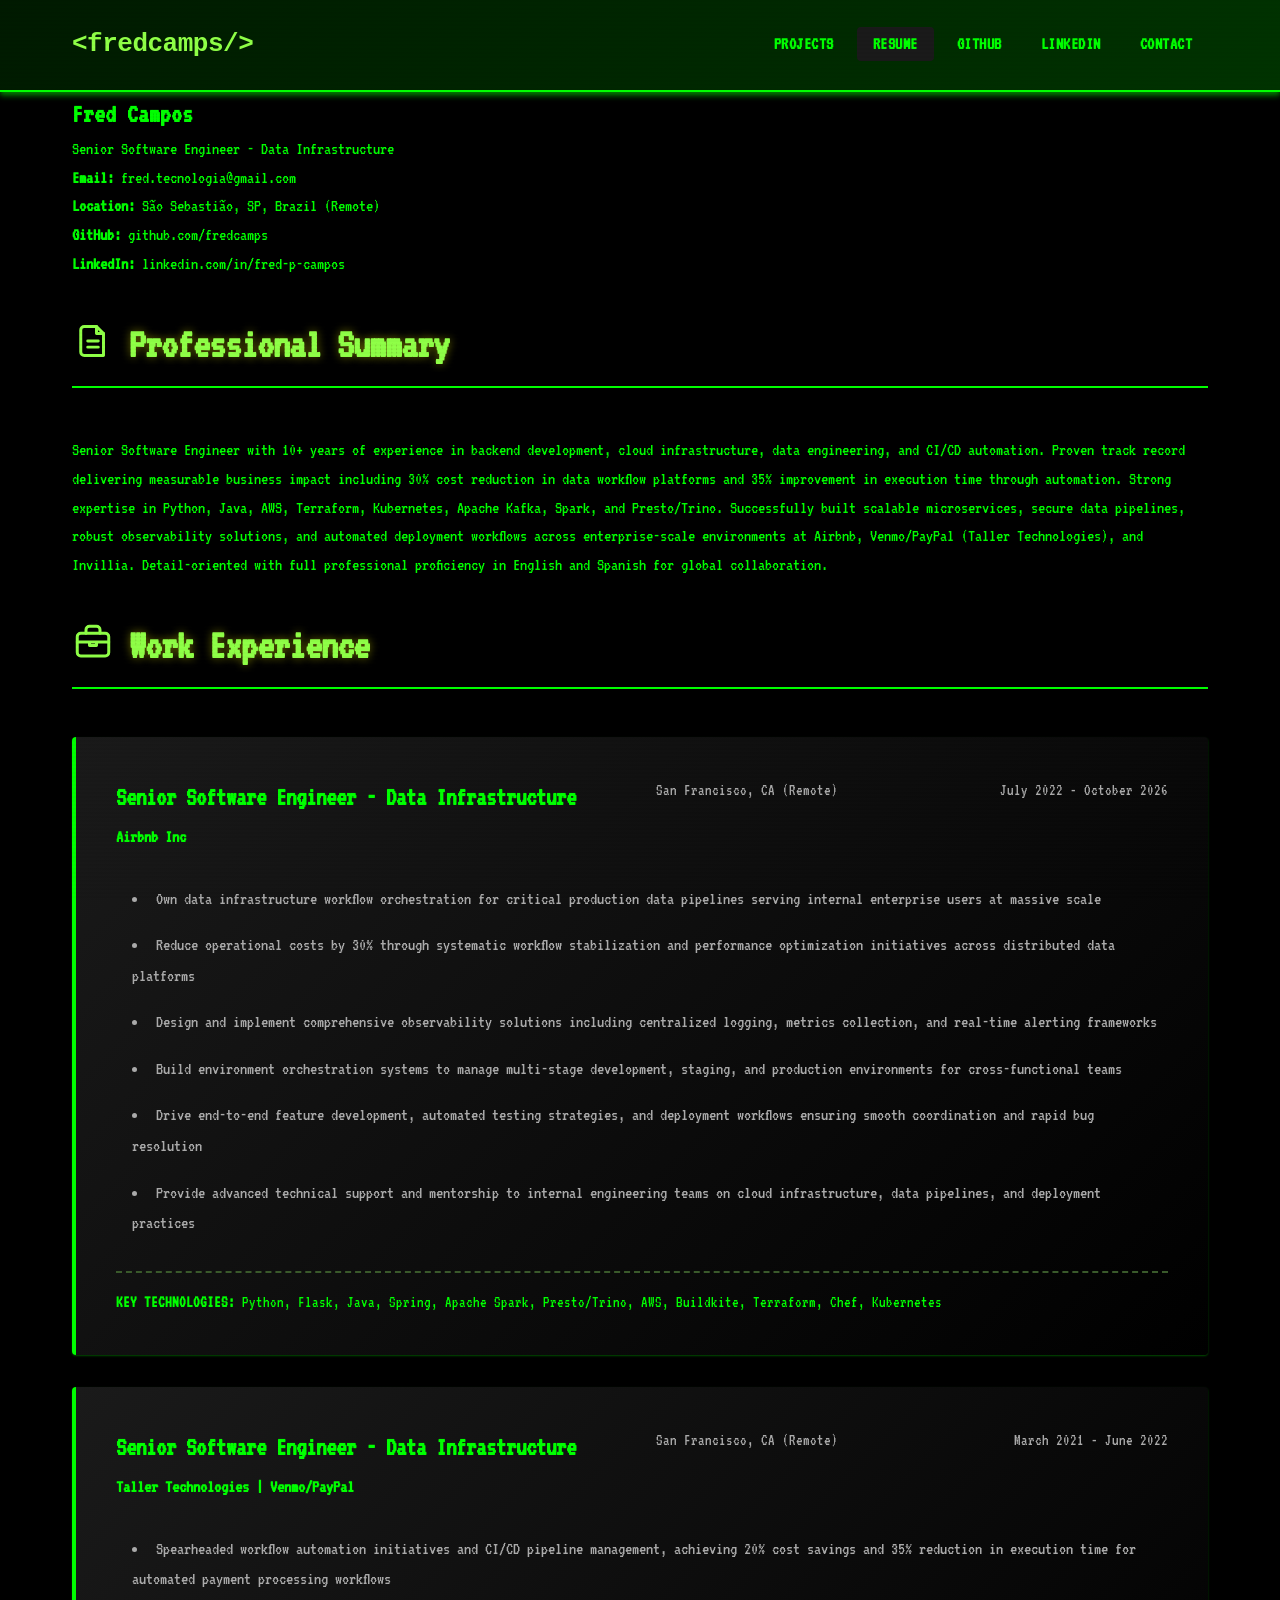
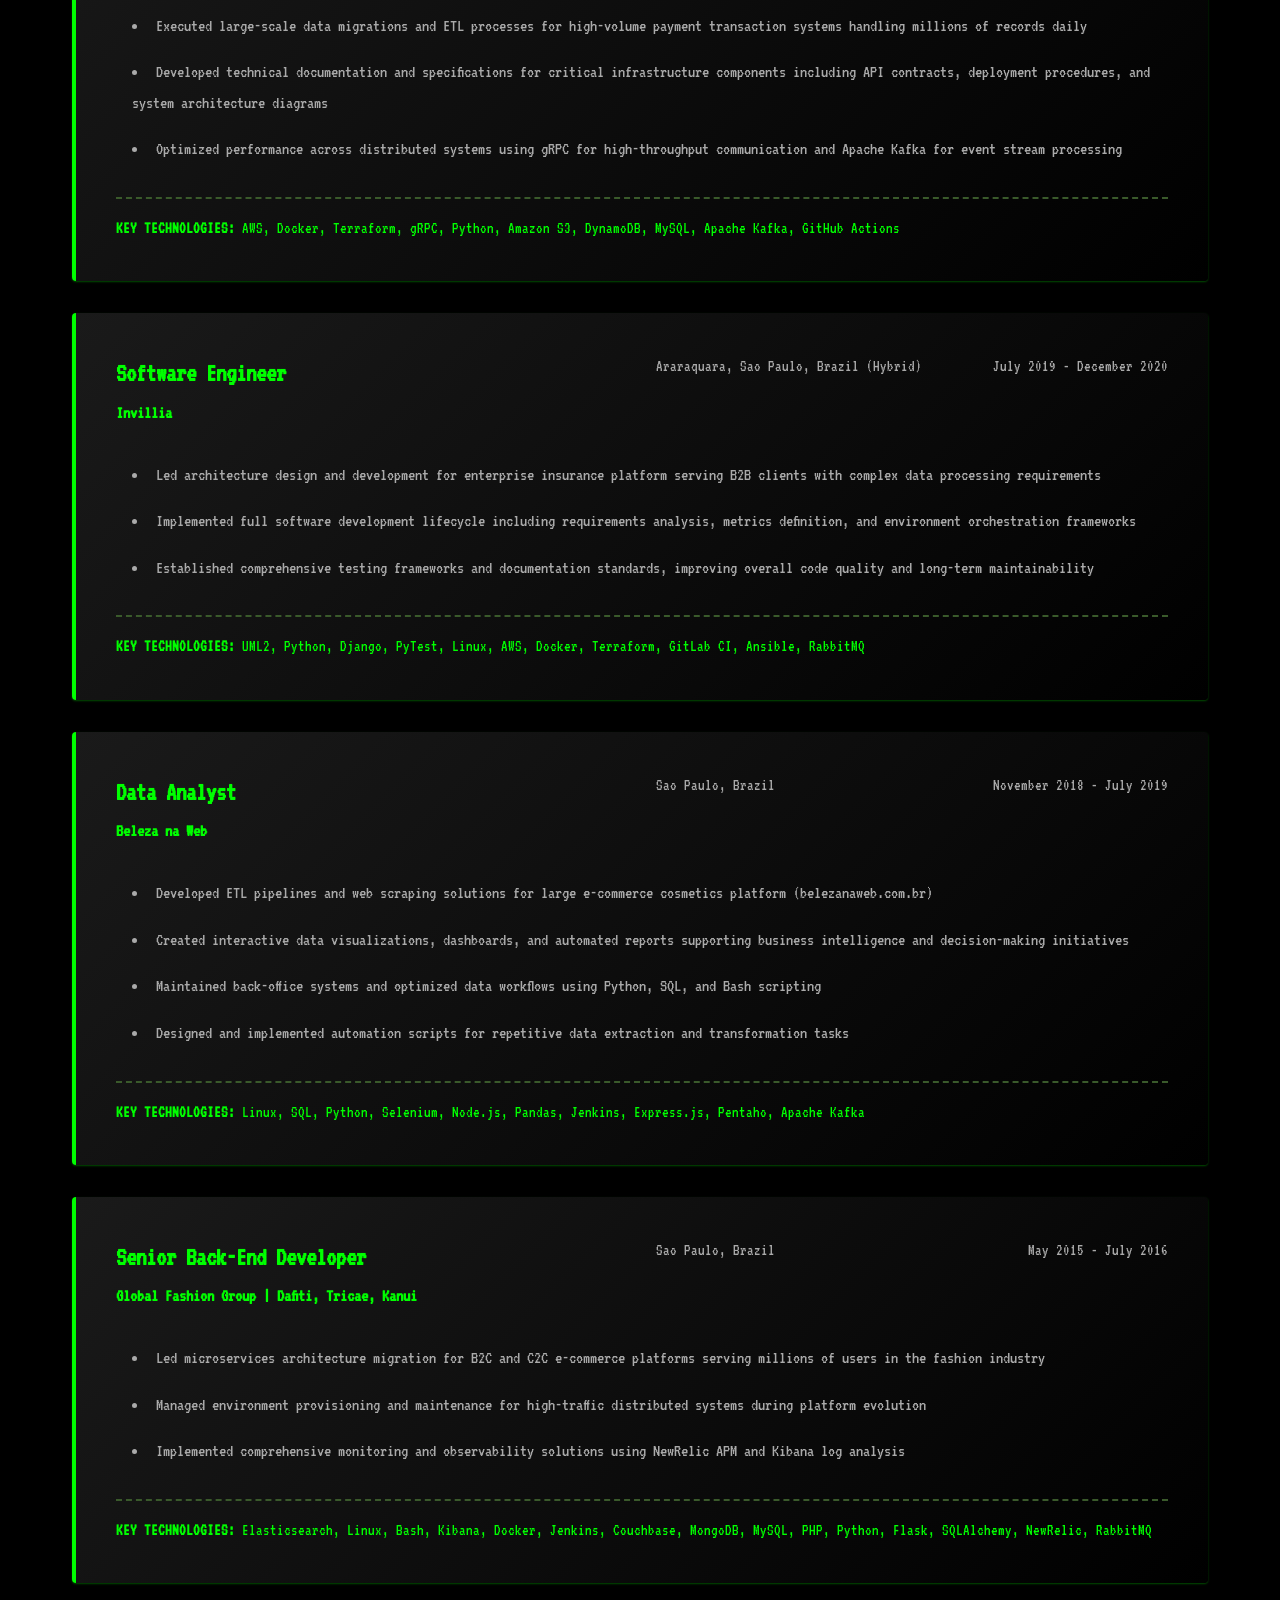
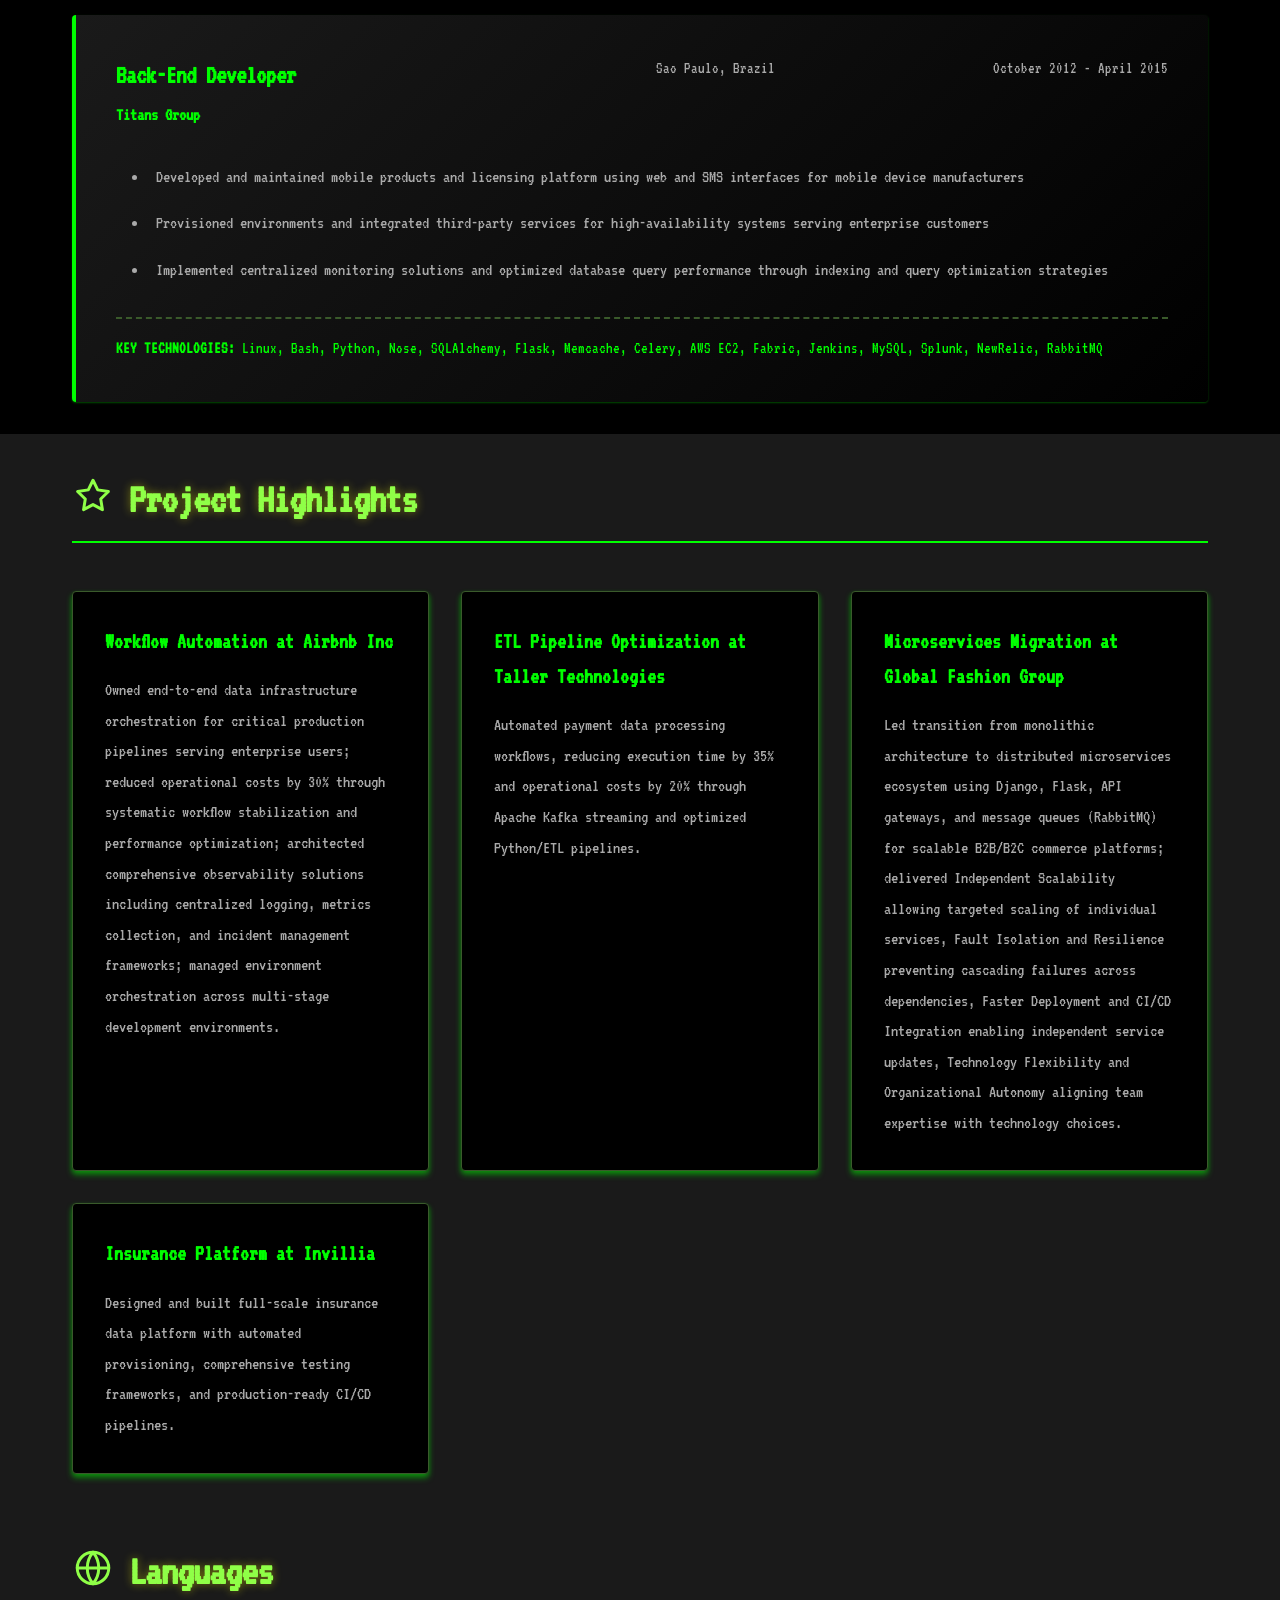
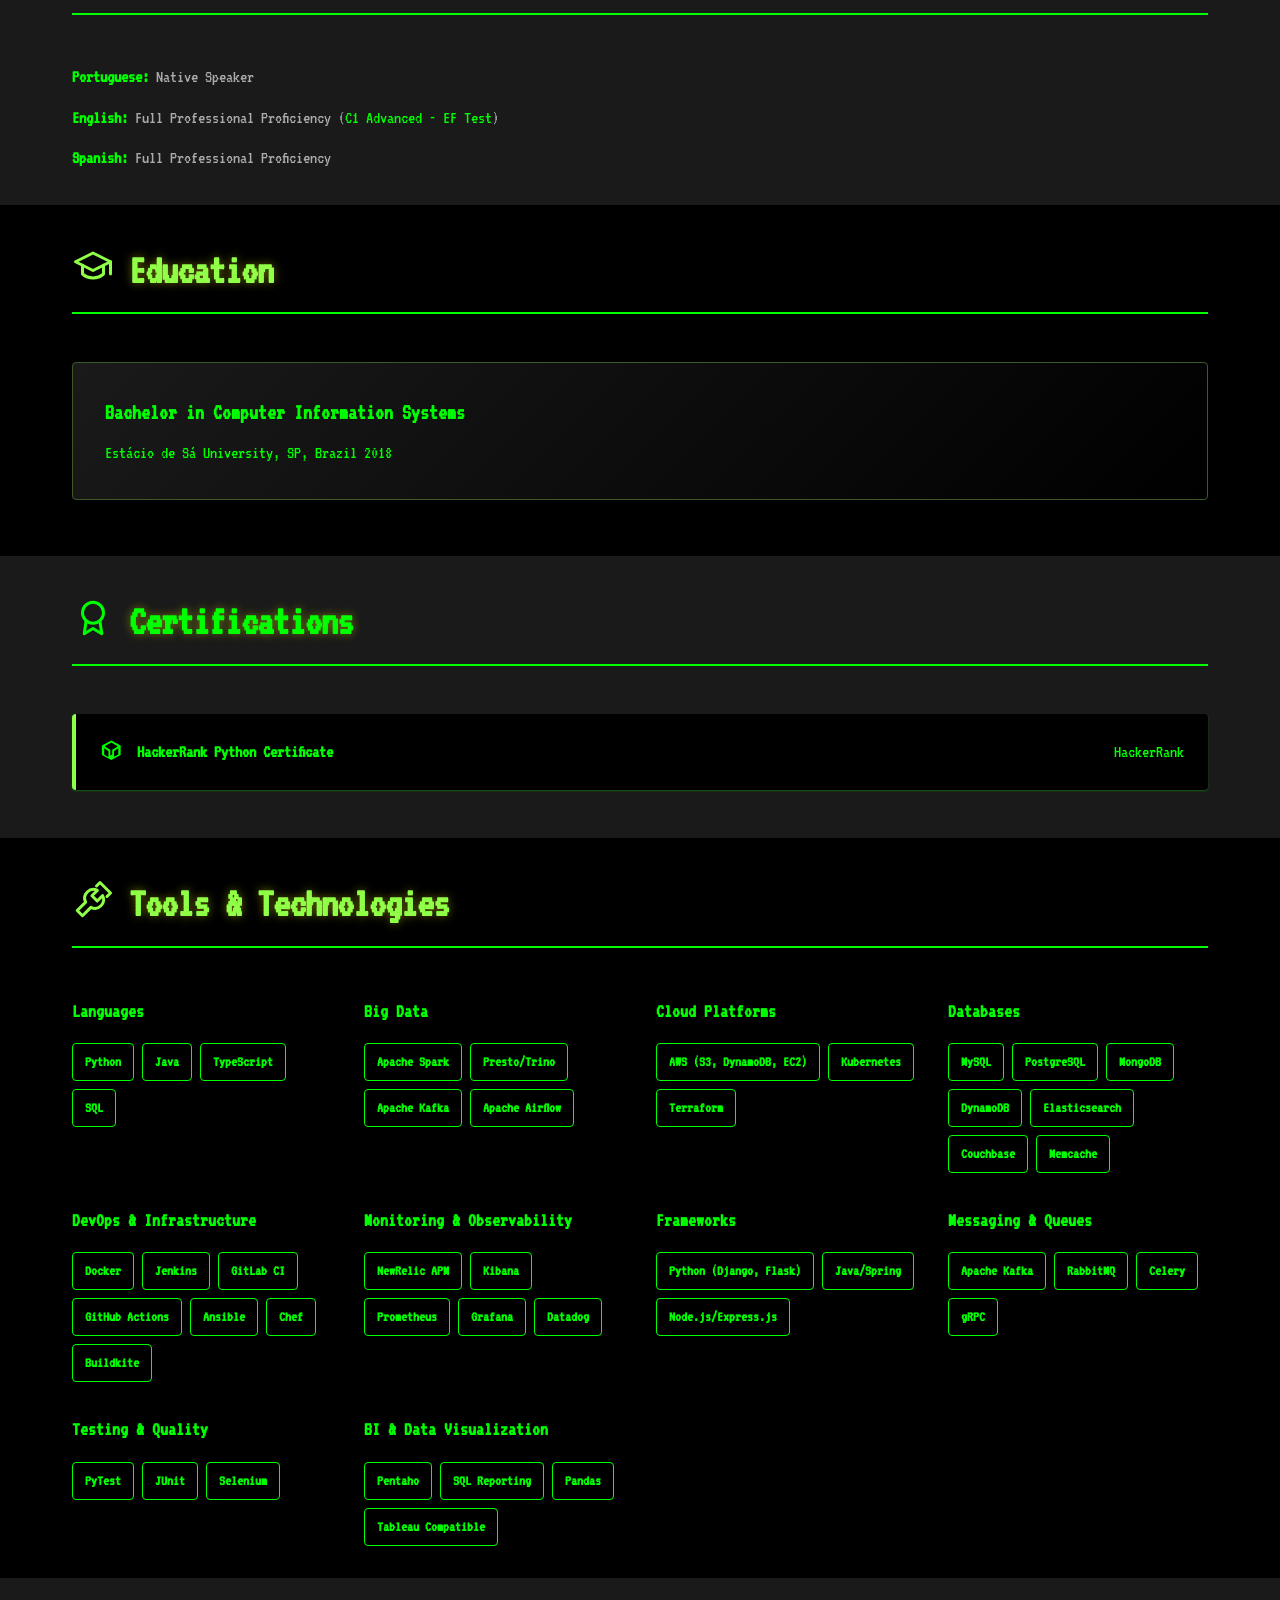
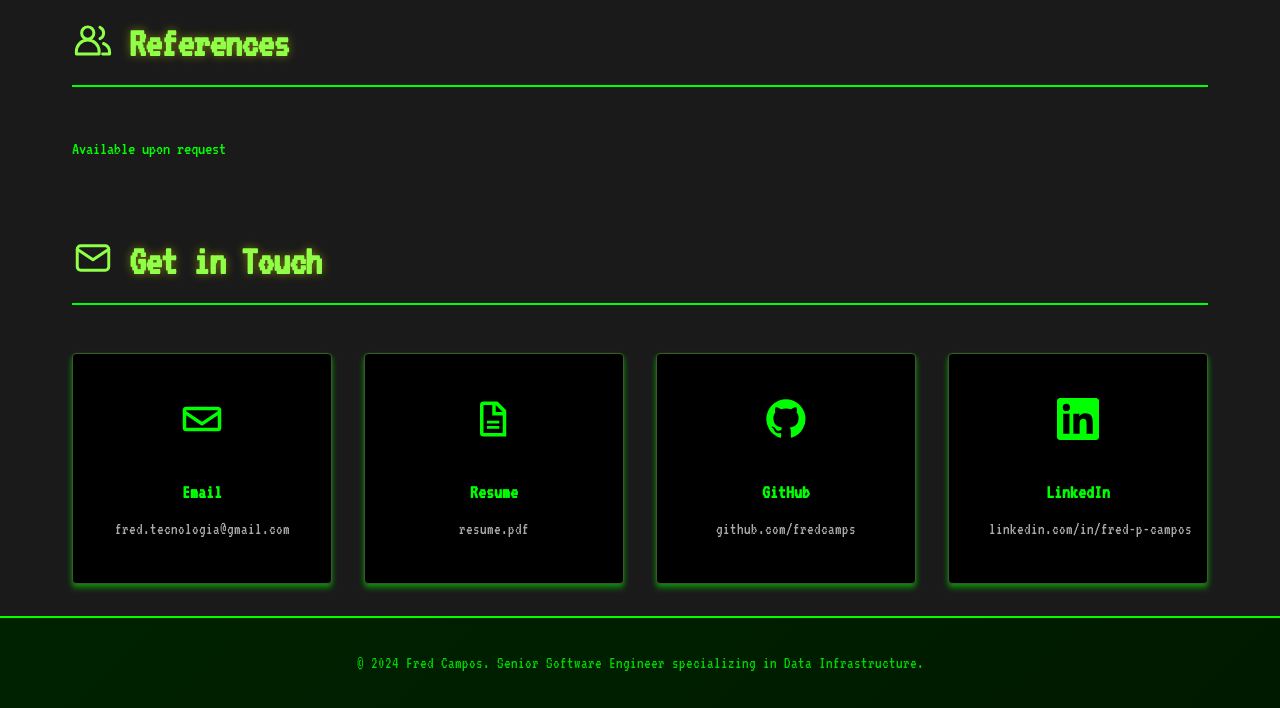
==== commit daf3f5c6: "Polish portfolio and resume content, typography, and styling" ====
--- a/resume.html
+++ b/resume.html
@@ -5,7 +5,7 @@
     <meta name="viewport" content="width=device-width, initial-scale=1.0">
     <title>Fred Campos - Resume</title>
     <link rel="stylesheet" href="styles.css">
-    <link href="https://fonts.googleapis.com/css2?family=Inter:wght@300;400;500;600;700&family=Fira+Code:wght@400;500&display=swap" rel="stylesheet">
+    <link href="https://fonts.googleapis.com/css2?family=VT323&display=swap" rel="stylesheet">
 </head>
 <body>
     <header class="header">
@@ -296,55 +296,116 @@
                 <div class="tools-grid">
                     <div class="tools-category">
                         <h3>Languages</h3>
-                        <div class="tags">Python, Java, TypeScript, SQL</div>
+                        <div class="tags">
+                            <div class="tag">Python</div>
+                            <div class="tag">Java</div>
+                            <div class="tag">TypeScript</div>
+                            <div class="tag">SQL</div>
+                        </div>
                     </div>
 
                     <div class="tools-category">
                         <h3>Big Data</h3>
-                        <div class="tags">Apache Spark, Presto/Trino, Apache Kafka, Apache Airflow</div>
+                        <div class="tags">
+                            <div class="tag">Apache Spark</div>
+                            <div class="tag">Presto/Trino</div>
+                            <div class="tag">Apache Kafka</div>
+                            <div class="tag">Apache Airflow</div>
+                        </div>
                     </div>
 
                     <div class="tools-category">
                         <h3>Cloud Platforms</h3>
-                        <div class="tags">AWS (S3, DynamoDB, EC2), Kubernetes, Terraform</div>
+                        <div class="tags">
+                            <div class="tag">AWS (S3, DynamoDB, EC2)</div>
+                            <div class="tag">Kubernetes</div>
+                            <div class="tag">Terraform</div>
+                        </div>
                     </div>
 
                     <div class="tools-category">
                         <h3>Databases</h3>
-                        <div class="tags">MySQL, PostgreSQL, MongoDB, DynamoDB, Elasticsearch, Couchbase, Memcache</div>
+                        <div class="tags">
+                            <div class="tag">MySQL</div>
+                            <div class="tag">PostgreSQL</div>
+                            <div class="tag">MongoDB</div>
+                            <div class="tag">DynamoDB</div>
+                            <div class="tag">Elasticsearch</div>
+                            <div class="tag">Couchbase</div>
+                            <div class="tag">Memcache</div>
+                        </div>
                     </div>
 
                     <div class="tools-category">
                         <h3>DevOps & Infrastructure</h3>
-                        <div class="tags">Docker, Jenkins, GitLab CI, GitHub Actions, Ansible, Chef, Buildkite</div>
+                        <div class="tags">
+                            <div class="tag">Docker</div>
+                            <div class="tag">Jenkins</div>
+                            <div class="tag">GitLab CI</div>
+                            <div class="tag">GitHub Actions</div>
+                            <div class="tag">Ansible</div>
+                            <div class="tag">Chef</div>
+                            <div class="tag">Buildkite</div>
+                        </div>
                     </div>
 
                     <div class="tools-category">
                         <h3>Monitoring & Observability</h3>
-                        <div class="tags">NewRelic APM, Kibana, Prometheus, Grafana, Datadog</div>
+                        <div class="tags">
+                            <div class="tag">NewRelic APM</div>
+                            <div class="tag">Kibana</div>
+                            <div class="tag">Prometheus</div>
+                            <div class="tag">Grafana</div>
+                            <div class="tag">Datadog</div>
+                        </div>
                     </div>
 
                     <div class="tools-category">
                         <h3>Frameworks</h3>
-                        <div class="tags">Python (Django, Flask), Java/Spring, Node.js/Express.js</div>
+                        <div class="tags">
+                            <div class="tag">Python (Django, Flask)</div>
+                            <div class="tag">Java/Spring</div>
+                            <div class="tag">Node.js/Express.js</div>
+                        </div>
                     </div>
 
                     <div class="tools-category">
                         <h3>Messaging & Queues</h3>
-                        <div class="tags">Apache Kafka, RabbitMQ, Celery, gRPC</div>
+                        <div class="tags">
+                            <div class="tag">Apache Kafka</div>
+                            <div class="tag">RabbitMQ</div>
+                            <div class="tag">Celery</div>
+                            <div class="tag">gRPC</div>
+                        </div>
                     </div>
 
                     <div class="tools-category">
                         <h3>Testing & Quality</h3>
-                        <div class="tags">PyTest, JUnit, Selenium</div>
+                        <div class="tags">
+                            <div class="tag">PyTest</div>
+                            <div class="tag">JUnit</div>
+                            <div class="tag">Selenium</div>
+                        </div>
                     </div>
 
                     <div class="tools-category">
                         <h3>BI & Data Visualization</h3>
-                        <div class="tags">Pentaho, SQL Reporting, Pandas, Tableau Compatible</div>
-                    </div>
-
-                </div>
+                        <div class="tags">
+                            <div class="tag">Pentaho</div>
+                            <div class="tag">SQL Reporting</div>
+                            <div class="tag">Pandas</div>
+                            <div class="tag">Tableau Compatible</div>
+                        </div>
+                    </div>
+
+                </div>
+            </div>
+        </section>
+
+        <section class="references">
+            <div class="container">
+                <h2 class="section-title"><svg class="section-icon" viewBox="0 0 24 24" aria-hidden="true" focusable="false"><circle cx="9" cy="8" r="3.5"/><path d="M2.5 20v-1.5a6.5 6.5 0 0 1 13 0V20zM16 4.8a3.5 3.5 0 0 1 0 6.4M18 14a5.5 5.5 0 0 1 3.5 5.1V20h-4"/></svg>References</h2>
+                <p>Available upon request</p>
             </div>
         </section>
 
@@ -374,7 +435,7 @@
                     <a href="https://linkedin.com/in/fred-p-campos" class="contact-card">
                         <span class="icon"><svg viewBox="0 0 24 24" aria-hidden="true" focusable="false"><path d="M20.45 20.45h-3.55v-5.57c0-1.33-.03-3.04-1.85-3.04-1.85 0-2.14 1.45-2.14 2.94v5.67H9.35V9h3.41v1.56h.05c.48-.9 1.64-1.85 3.37-1.85 3.6 0 4.27 2.37 4.27 5.46v6.28ZM5.34 7.43a2.06 2.06 0 1 1 0-4.12 2.06 2.06 0 0 1 0 4.12ZM7.12 20.45H3.56V9h3.56v11.45ZM22.22 0H1.77C.79 0 0 .77 0 1.72v20.56C0 23.23.79 24 1.77 24h20.44c.98 0 1.79-.77 1.79-1.72V1.72C24 .77 23.19 0 22.22 0Z"/></svg></span>
                         <h3>LinkedIn</h3>
-                        <p>linkedin.com/in/fred-p-campos</p>
+                        <p class="linkedin-url">linkedin.com/in/fred-p-campos</p>
                     </a>
                 </div>
             </div>
--- a/styles.css
+++ b/styles.css
@@ -6,6 +6,7 @@
 }
 
 :root {
+    --font-size-increase: 2px;
     --bg-primary: #000000;
     --bg-secondary: #1a1a1a;
     --bg-tertiary: #3a3a3a;
@@ -38,10 +39,15 @@
 }
 
 body {
-    font-family: 'Fira Code', 'Courier New', monospace;
+    font-family: 'VT323', 'Courier New', monospace;
+    font-size: calc(1rem + var(--font-size-increase));
     background-color: var(--bg-primary);
     color: var(--text-primary);
     line-height: 1.6;
+}
+
+a {
+    text-decoration: none;
 }
 
 a:link {
@@ -92,7 +98,7 @@
 }
 
 .logo code {
-    font-size: 1.5rem;
+    font-size: calc(1.5rem + var(--font-size-increase));
     font-weight: bold;
     color: var(--green-accent);
     letter-spacing: -0.5px;
@@ -109,16 +115,19 @@
     letter-spacing: 0.5px;
 }
 
-.nav a:hover {
-    background: var(--bg-secondary);
-    color: var(--green);
-    text-shadow: 0 0 8px var(--green);
-}
-
 .nav a.active {
     background: var(--bg-secondary);
     color: var(--green);
-    text-decoration: underline;
+}
+
+.nav a.inactive {
+    color: var(--green);
+}
+
+.nav a:hover {
+    background: var(--green);
+    color: var(--bg-primary);
+    text-shadow: none;
 }
 
 /* Hero Section */
@@ -130,7 +139,7 @@
 }
 
 .hero h1 {
-    font-size: clamp(2.5rem, 5vw, 4rem);
+    font-size: calc(clamp(2.5rem, 5vw, 4rem) + var(--font-size-increase));
     font-weight: bold;
     margin-bottom: 1rem;
     color: var(--green-accent);
@@ -139,7 +148,7 @@
 }
 
 .hero .subtitle {
-    font-size: clamp(1.25rem, 3vw, 1.75rem);
+    font-size: calc(clamp(1.25rem, 3vw, 1.75rem) + var(--font-size-increase));
     color: var(--text-primary);
     margin-bottom: 1.5rem;
     font-weight: bold;
@@ -150,7 +159,7 @@
     max-width: 700px;
     margin: 0 auto 3rem;
     color: var(--text-secondary);
-    font-size: 1.1rem;
+    font-size: calc(1.1rem + var(--font-size-increase));
 }
 
 .hero-actions {
@@ -172,33 +181,36 @@
 }
 
 .btn-primary {
-    background: var(--bg-primary);
+    background: var(--green);
     border: 2px solid var(--green);
     box-shadow: 0 0 15px rgba(0, 255, 0, 0.5);
 }
 
-.btn-primary:hover {
-    background: var(--bg-secondary);
-    color: var(--green);
-    border-color: var(--green-accent);
-    box-shadow: 0 0 25px rgba(255, 255, 0, 0.6);
+.btn.btn-primary {
+    color: var(--bg-primary);
+}
+
+.btn-primary:hover,
+.btn-primary:focus-visible {
+    transform: translateY(-3px);
+    box-shadow: 0 0 20px rgba(0, 255, 0, 0.65);
 }
 
 .btn-secondary {
     background: transparent;
     color: var(--text-primary);
-    border: 2px solid var(--grey-accent);
-}
-
-.btn-secondary:hover {
-    background: var(--bg-secondary);
-    color: var(--green);
-    box-shadow: 0 0 15px rgba(0, 255, 0, 0.3);
+    border: 2px solid var(--green);
+}
+
+.hero-actions a.btn.btn-secondary:hover,
+.hero-actions a.btn.btn-secondary:focus-visible {
+    transform: translateY(-3px);
+    box-shadow: 0 0 20px rgba(0, 255, 0, 0.65);
 }
 
 /* Section Title */
 .section-title {
-    font-size: 2.5rem;
+    font-size: calc(2.5rem + var(--font-size-increase));
     font-weight: bold;
     margin-bottom: 3rem;
     color: var(--green-accent);
@@ -283,7 +295,7 @@
 }
 
 .project-card h3 {
-    font-size: 1.25rem;
+    font-size: calc(1.25rem + var(--font-size-increase));
     font-weight: bold;
     color: var(--green);
     margin-bottom: 0.75rem;
@@ -291,7 +303,7 @@
 
 .project-card .description {
     color: var(--text-secondary);
-    font-size: 0.95rem;
+    font-size: calc(0.95rem + var(--font-size-increase));
     margin-bottom: 1.5rem;
     line-height: 1.6;
 }
@@ -305,12 +317,17 @@
 .tag {
     display: inline-block;
     padding: 0.375rem 0.75rem;
-    background: var(--bg-tertiary);
-    color: var(--text-primary);
-    border-radius: 4px;
-    font-size: 0.8125rem;
+    background: var(--bg-primary);
+    color: var(--text-primary);
+    border-radius: 4px;
+    font-size: calc(0.8125rem + var(--font-size-increase));
     font-weight: bold;
     border: 1px solid var(--green);
+}
+
+.tag:hover {
+    background: var(--green);
+    color: var(--bg-primary);
 }
 
 /* Skills Section */
@@ -327,13 +344,18 @@
 }
 
 .skill-category h3 {
-    font-size: 1.1rem;
+    font-size: calc(1.1rem + var(--font-size-increase));
     color: var(--green);
     margin-bottom: 1rem;
     display: flex;
     align-items: center;
     font-weight: bold;
-    text-decoration: underline;
+}
+
+.tags {
+    background: var(--bg-primary);
+    text-align: left;
+    justify-content: flex-start;
 }
 
 .skill-category .tags {
@@ -353,6 +375,10 @@
 .portfolio-page .skills,
 .portfolio-page .contact {
     border-top: 0;
+}
+
+.portfolio-page main > section {
+    padding: 4rem 0;
 }
 
 .contact-grid {
@@ -381,7 +407,7 @@
 
 .contact-card .icon {
     display: block;
-    font-size: 2.5rem;
+    font-size: calc(2.5rem + var(--font-size-increase));
     margin-bottom: 1rem;
 }
 
@@ -392,7 +418,7 @@
 }
 
 .contact-card h3 {
-    font-size: 1.1rem;
+    font-size: calc(1.1rem + var(--font-size-increase));
     color: var(--green);
     margin-bottom: 0.5rem;
     font-weight: bold;
@@ -400,7 +426,13 @@
 
 .contact-card p {
     color: var(--text-secondary);
-    font-size: 0.9rem;
+    font-size: calc(0.9rem + var(--font-size-increase));
+}
+
+.contact-card .linkedin-url {
+    display: block;
+    text-align: center;
+    white-space: nowrap;
 }
 
 .contact-card .email {
@@ -421,18 +453,18 @@
 
 .footer p {
     opacity: 0.8;
-    font-size: 0.9rem;
-    font-family: 'Fira Code', monospace;
+    font-size: calc(0.9rem + var(--font-size-increase));
+    font-family: 'VT323', 'Courier New', monospace;
 }
 
 /* Work Experience */
 .professional-summary {
-    padding-top: 4rem;
+    padding-top: 2rem;
 }
 
 .work-experience {
     background: var(--bg-primary);
-    padding: 4rem 0;
+    padding: 2rem 0;
 }
 
 .job-card {
@@ -457,7 +489,7 @@
 }
 
 .job-card h3 {
-    font-size: 1.5rem;
+    font-size: calc(1.5rem + var(--font-size-increase));
     font-weight: bold;
     color: var(--green);
     display: block;
@@ -467,7 +499,6 @@
 .company {
     color: var(--text-secondary);
     font-weight: bold;
-    text-decoration: underline;
 }
 
 .job-details {
@@ -478,7 +509,7 @@
 }
 
 .location, .date {
-    font-size: 0.9rem;
+    font-size: calc(0.9rem + var(--font-size-increase));
 }
 
 .responsibilities {
@@ -496,13 +527,13 @@
     margin-top: 1.5rem;
     padding-top: 1rem;
     border-top: 2px dashed var(--border-color);
-    font-size: 0.9rem;
+    font-size: calc(0.9rem + var(--font-size-increase));
 }
 
 /* Project Highlights */
 .project-highlights {
     background: var(--bg-secondary);
-    padding: 4rem 0;
+    padding: 2rem 0;
 }
 
 .highlights-grid {
@@ -527,7 +558,7 @@
 }
 
 .highlight-card h3 {
-    font-size: 1.25rem;
+    font-size: calc(1.25rem + var(--font-size-increase));
     color: var(--green);
     margin-bottom: 1rem;
 }
@@ -540,7 +571,7 @@
 /* Education */
 .languages {
     background: var(--bg-secondary);
-    padding: 4rem 0;
+    padding: 2rem 0;
 }
 
 .languages-list {
@@ -559,7 +590,7 @@
 
 .education {
     background: var(--bg-primary);
-    padding: 4rem 0;
+    padding: 2rem 0;
 }
 
 .education-item {
@@ -571,7 +602,7 @@
 }
 
 .education-item h3 {
-    font-size: 1.25rem;
+    font-size: calc(1.25rem + var(--font-size-increase));
     color: var(--green);
     margin-bottom: 0.5rem;
     font-weight: bold;
@@ -580,7 +611,7 @@
 /* Certifications */
 .certifications {
     background: var(--bg-secondary);
-    padding: 4rem 0;
+    padding: 2rem 0;
     color: var(--green);
 }
 
@@ -624,11 +655,21 @@
 /* Tools Section */
 .tools-section {
     background: var(--bg-primary);
-    padding: 4rem 0;
-}
-
-.tools-section + .contact {
+    padding: 2rem 0;
+}
+
+.references {
+    background: var(--bg-secondary);
+    padding: 2rem 0;
+}
+
+.tools-section + .contact,
+.references + .contact {
     border-top: 0;
+}
+
+body:not(.portfolio-page) .contact {
+    padding: 2rem 0;
 }
 
 .tools-grid {
@@ -638,17 +679,19 @@
 }
 
 .tools-category h3 {
-    font-size: 1.1rem;
+    font-size: calc(1.1rem + var(--font-size-increase));
     color: var(--green);
     margin-bottom: 1rem;
     font-weight: bold;
 }
 
 .tools-category .tags {
-    background: var(--bg-tertiary);
-    padding: 1rem;
-    border-radius: 4px;
-    font-size: 0.9rem;
+    display: flex;
+    flex-wrap: wrap;
+    gap: 0.5rem;
+    padding: 0;
+    border-radius: 4px;
+    font-size: calc(0.9rem + var(--font-size-increase));
     color: var(--text-primary);
 }
 
@@ -664,7 +707,7 @@
     }
 
     .section-title {
-        font-size: 2rem;
+        font-size: calc(2rem + var(--font-size-increase));
     }
 
     .hero-actions {
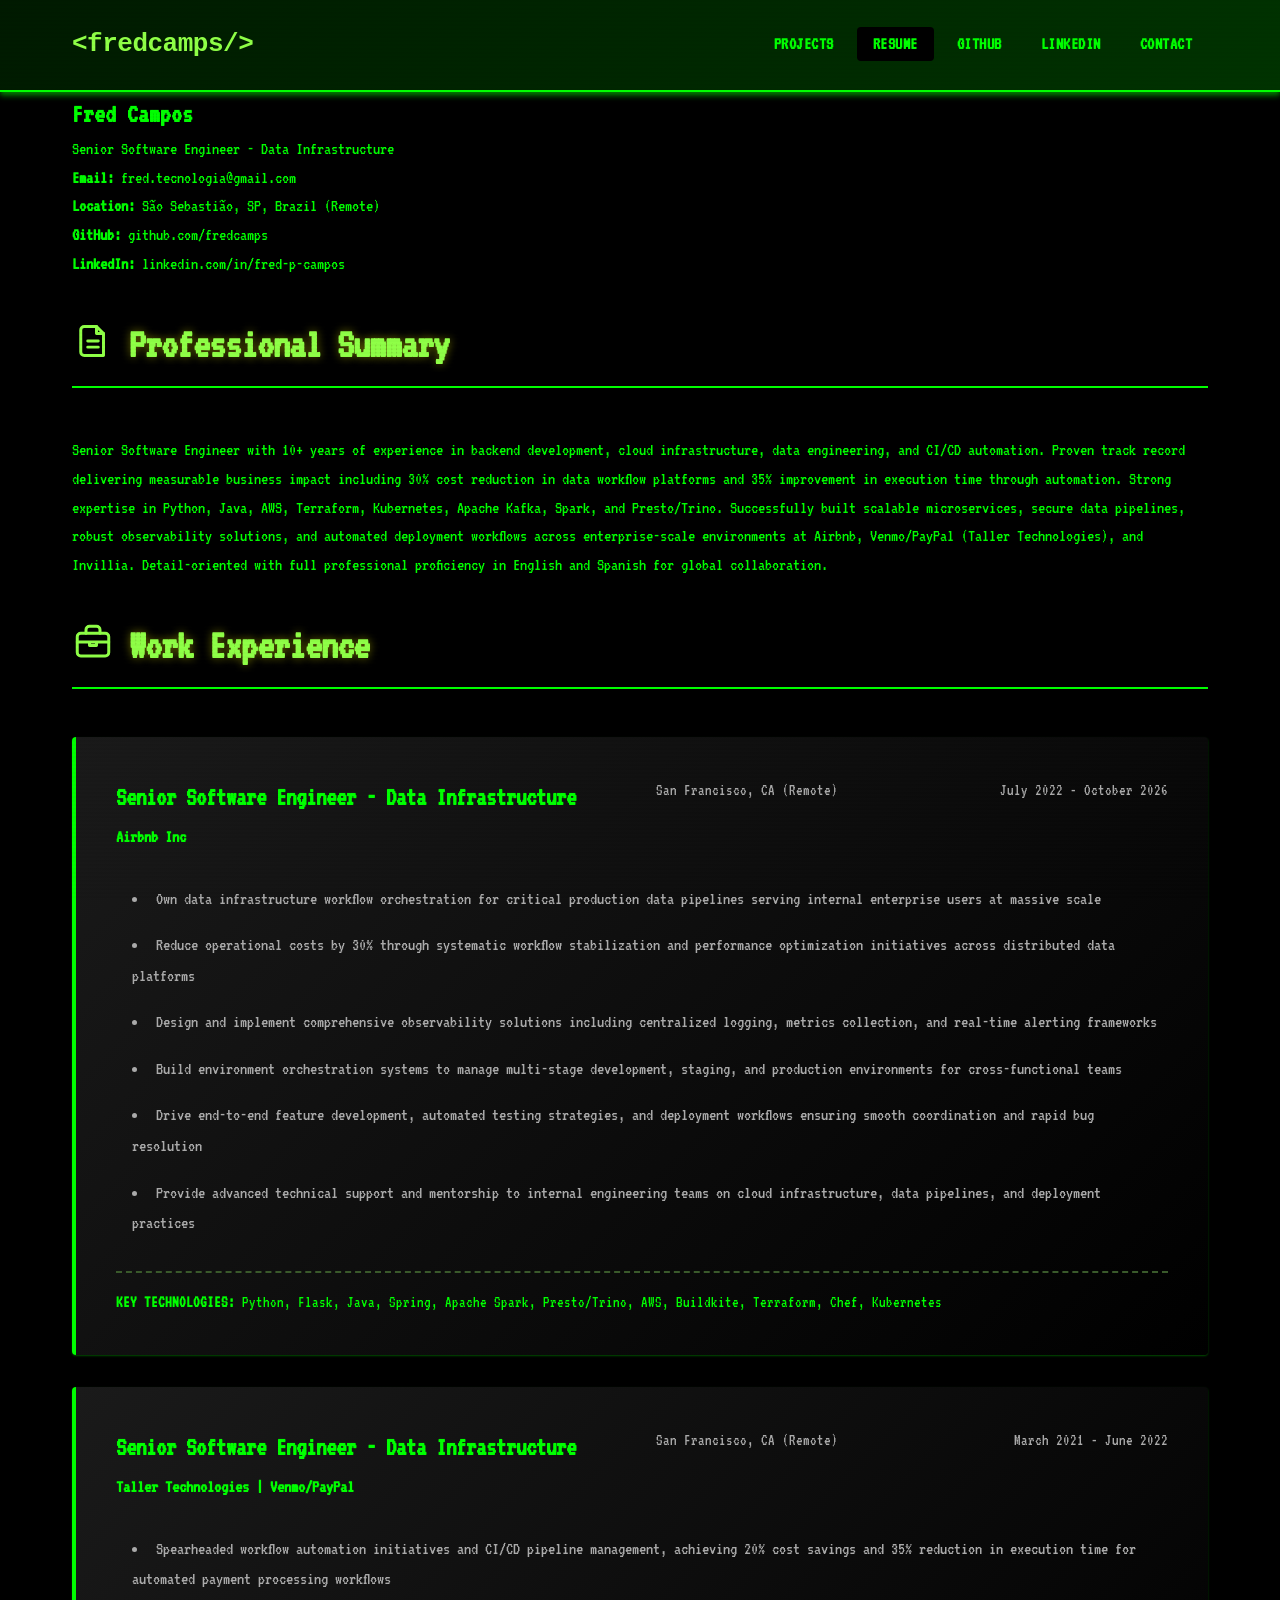
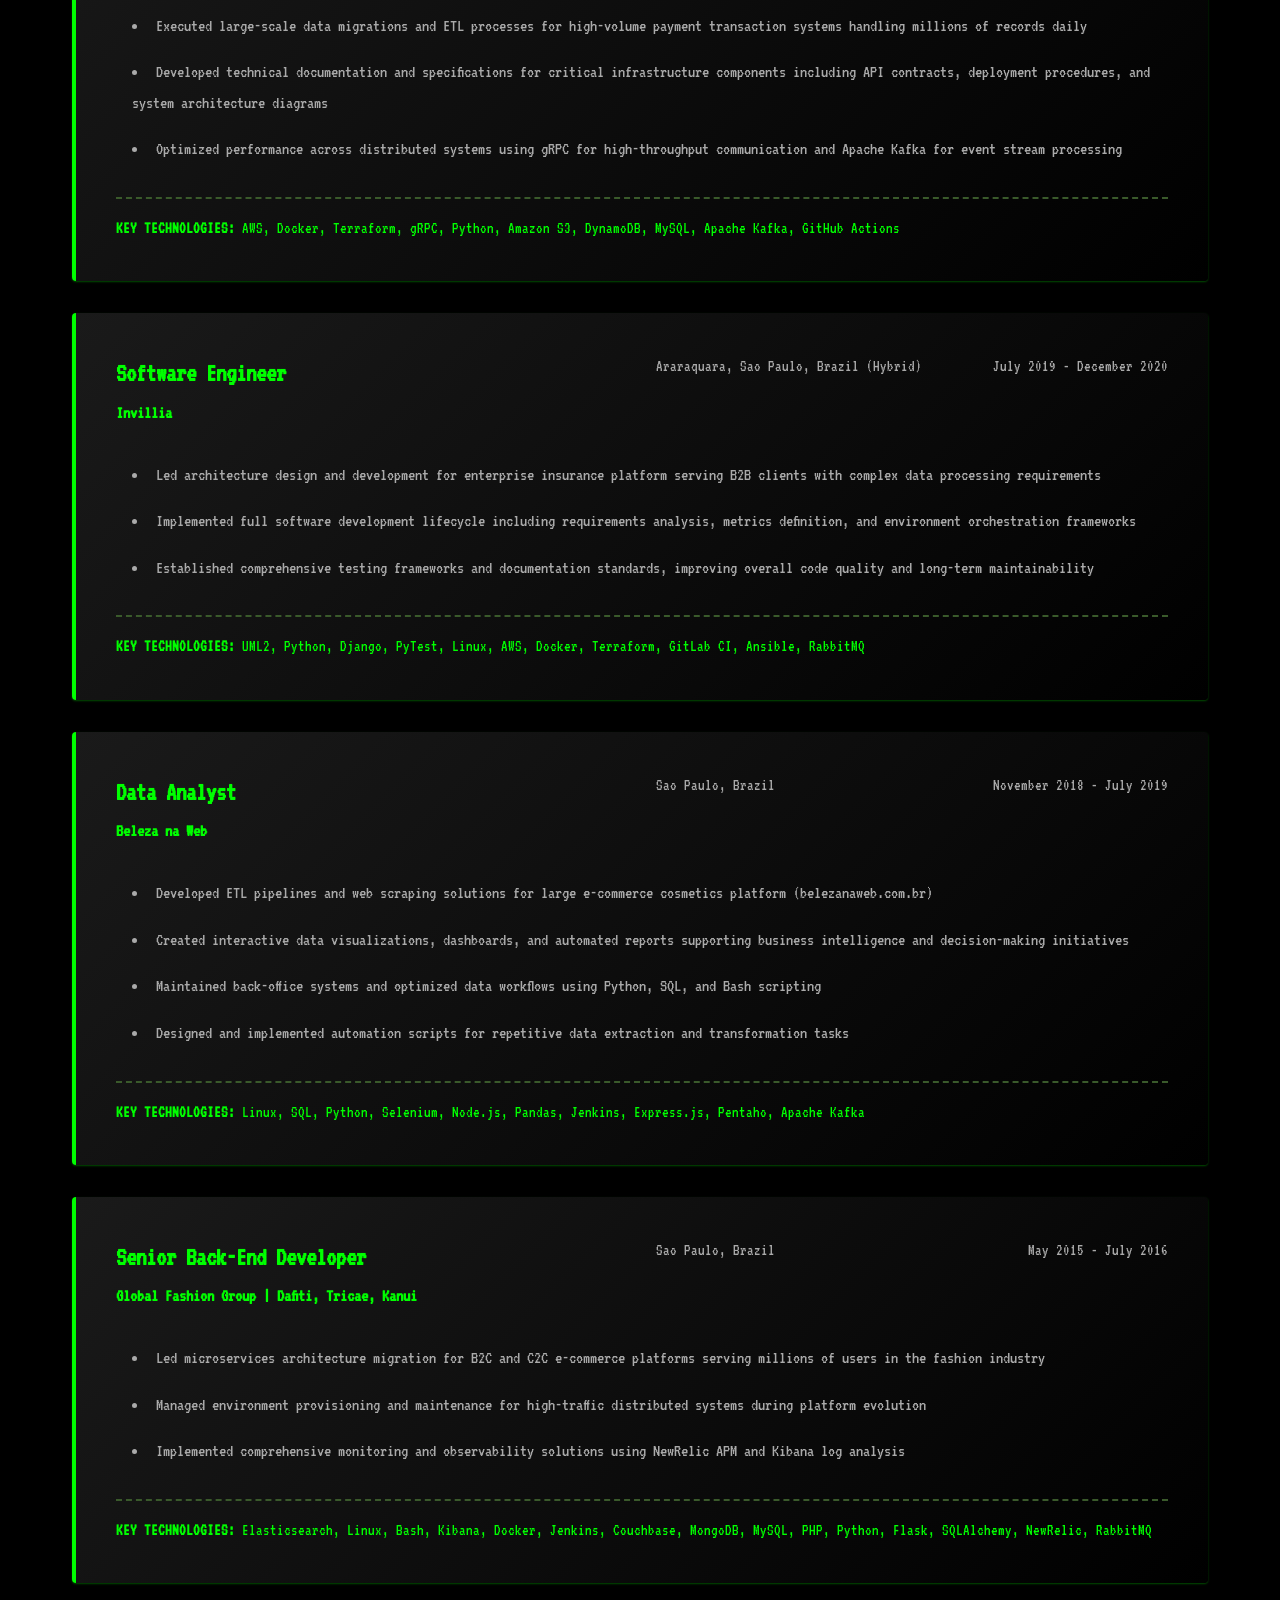
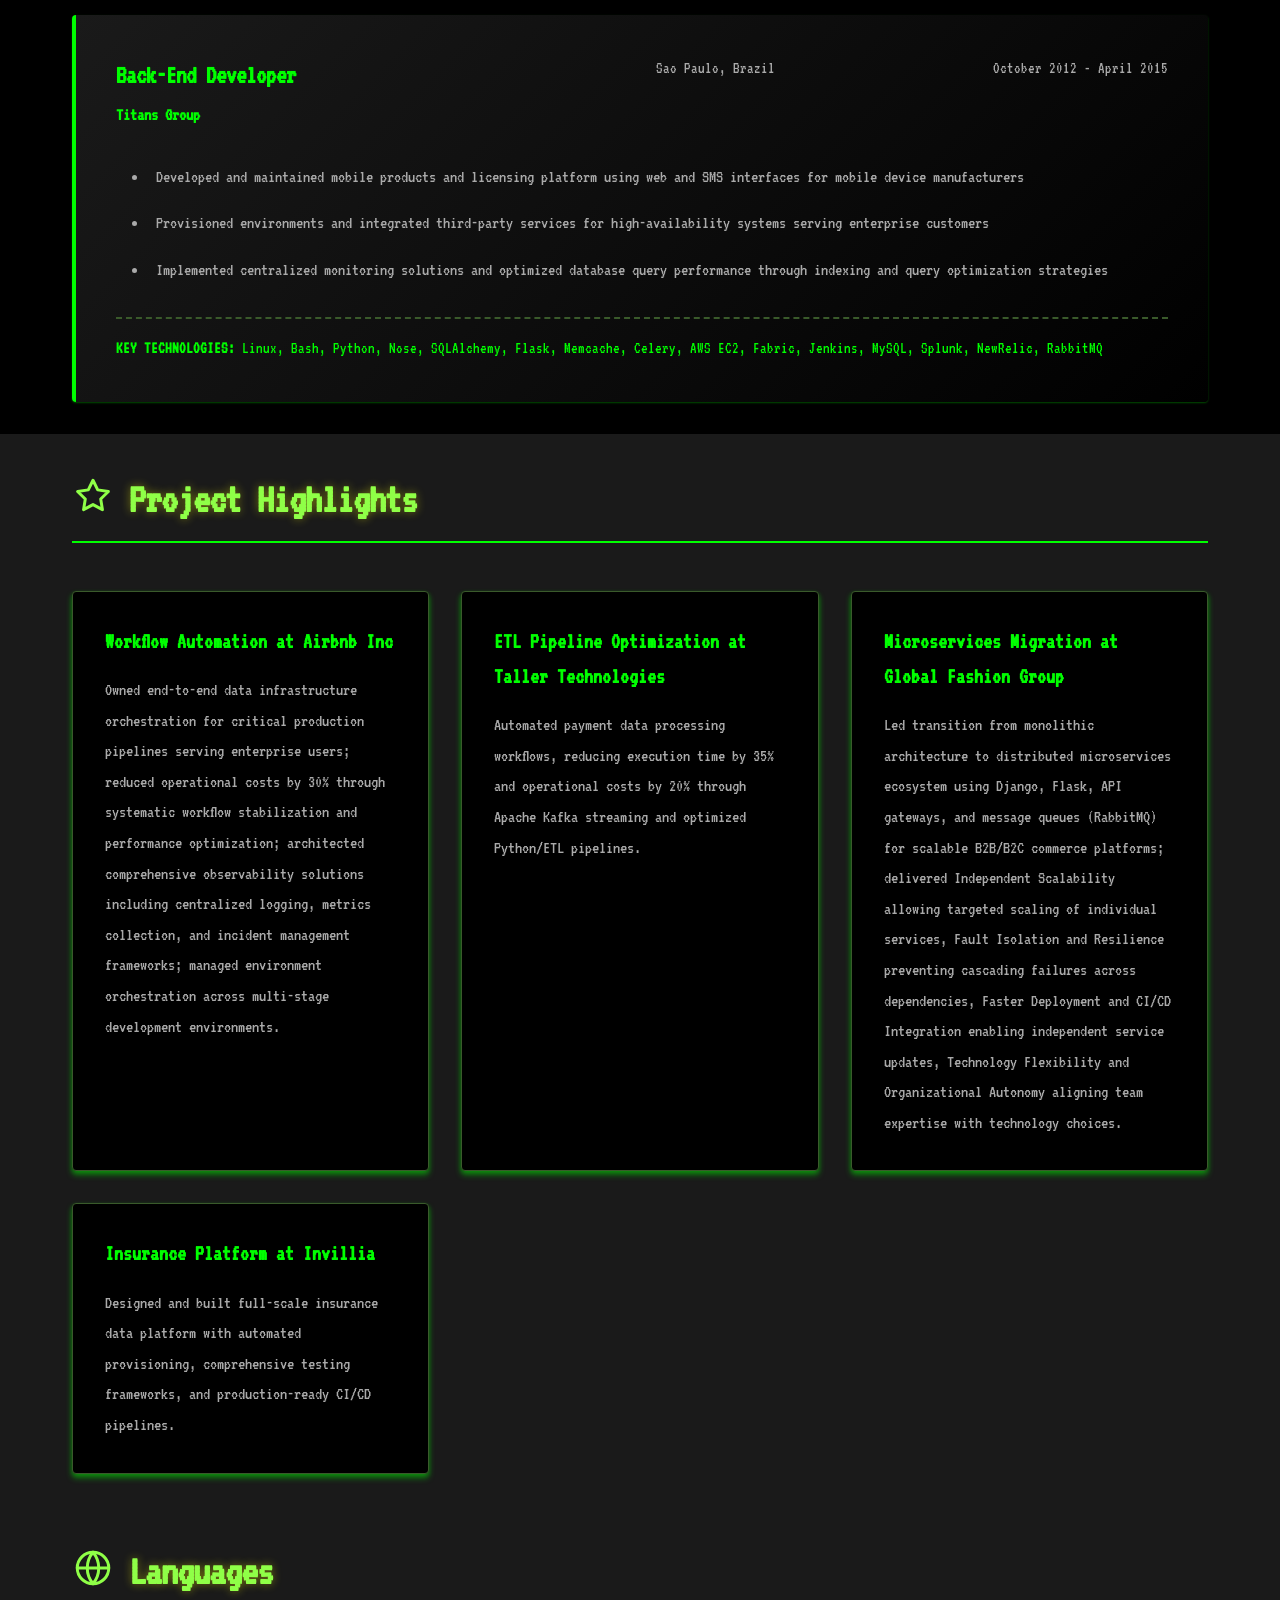
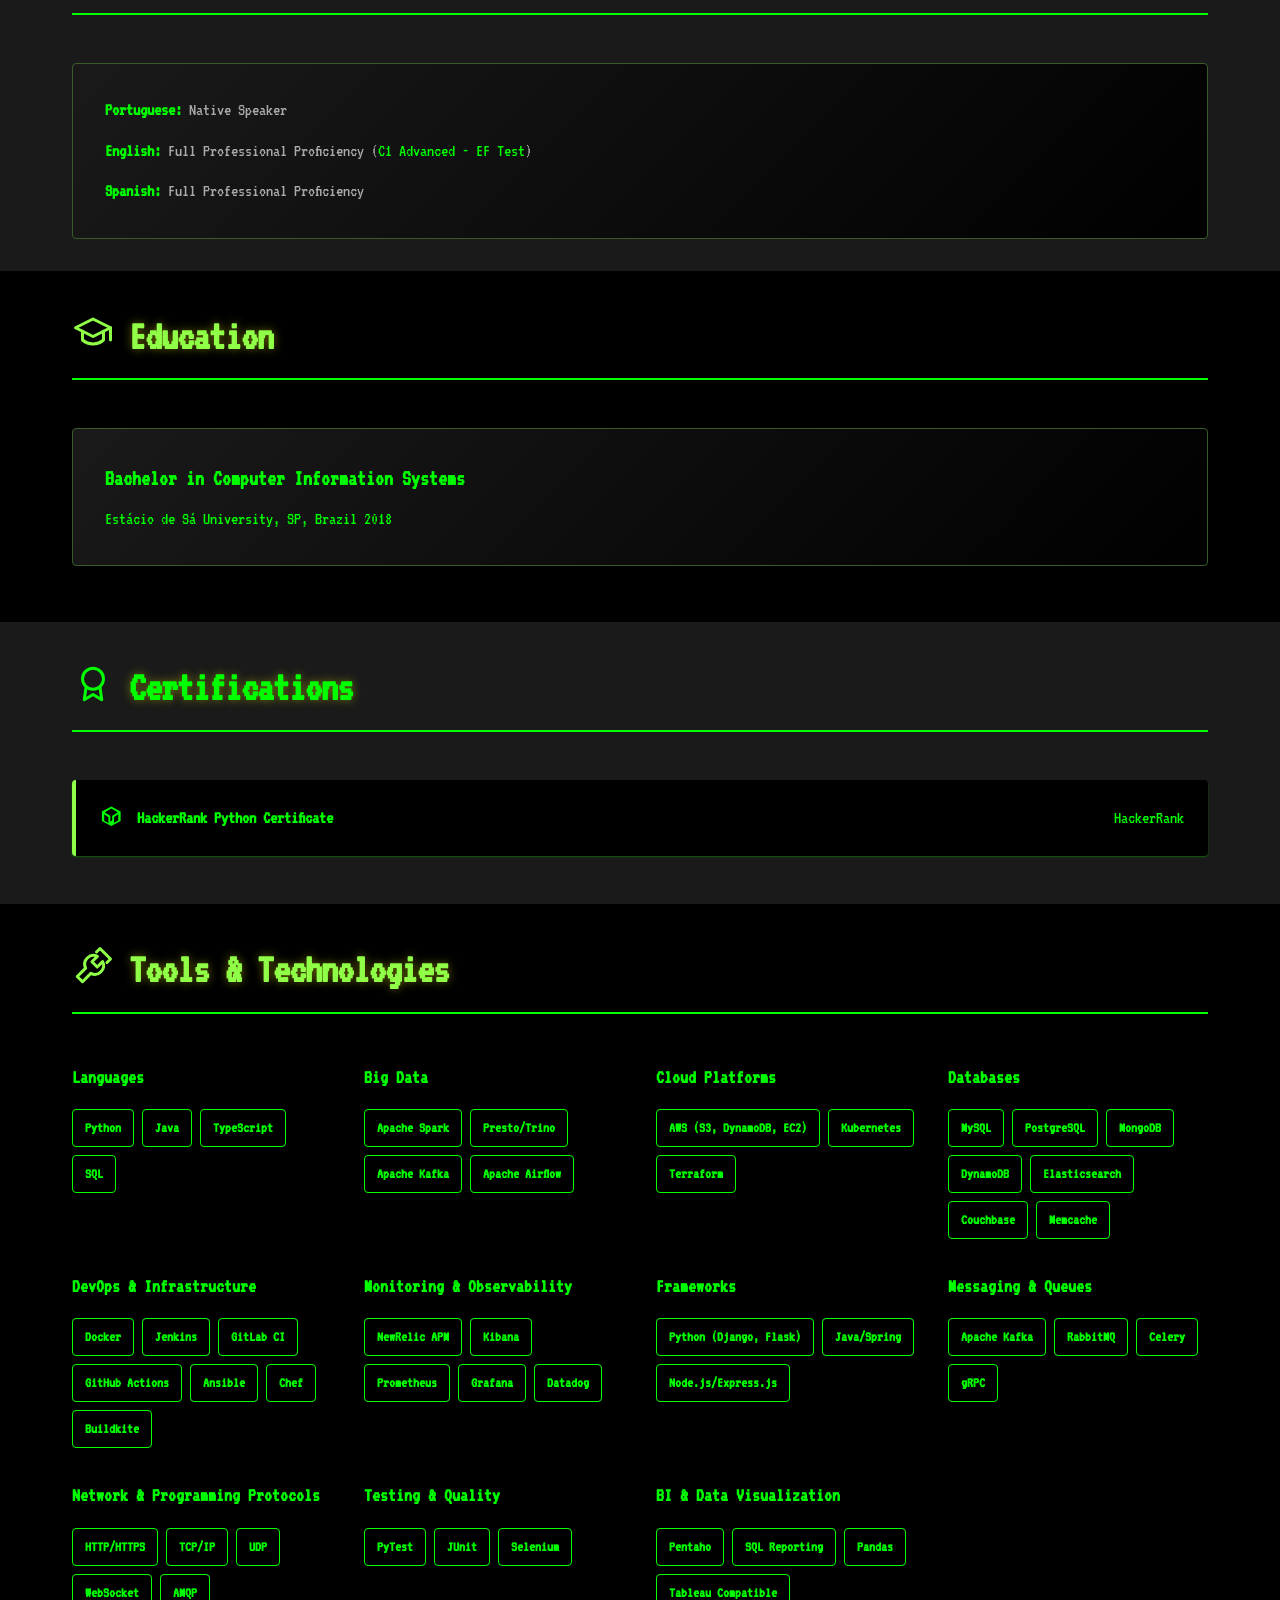
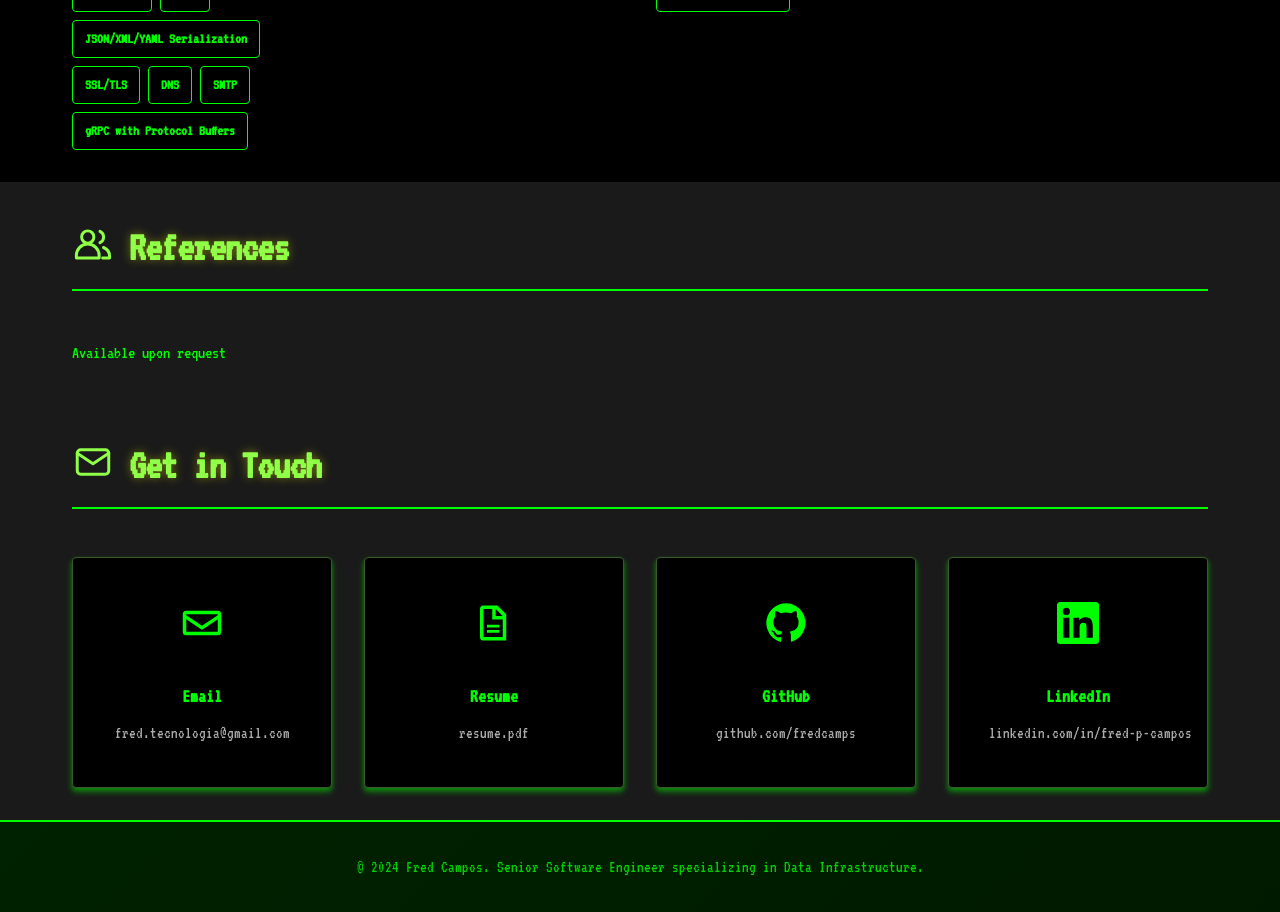
==== commit d94976c5: "Add Network & Programming Protocols skills to index and resume" ====
--- a/resume.html
+++ b/resume.html
@@ -380,6 +380,22 @@
                     </div>
 
                     <div class="tools-category">
+                        <h3>Network & Programming Protocols</h3>
+                        <div class="tags">
+                            <div class="tag">HTTP/HTTPS</div>
+                            <div class="tag">TCP/IP</div>
+                            <div class="tag">UDP</div>
+                            <div class="tag">WebSocket</div>
+                            <div class="tag">AMQP</div>
+                            <div class="tag">JSON/XML/YAML Serialization</div>
+                            <div class="tag">SSL/TLS</div>
+                            <div class="tag">DNS</div>
+                            <div class="tag">SMTP</div>
+                            <div class="tag">gRPC with Protocol Buffers</div>
+                        </div>
+                    </div>
+
+                    <div class="tools-category">
                         <h3>Testing & Quality</h3>
                         <div class="tags">
                             <div class="tag">PyTest</div>
--- a/styles.css
+++ b/styles.css
@@ -116,7 +116,7 @@
 }
 
 .nav a.active {
-    background: var(--bg-secondary);
+    background: var(--bg-primary);
     color: var(--green);
 }
 
@@ -264,7 +264,8 @@
 }
 
 .project-card {
-    display: block;
+    display: flex;
+    flex-direction: column;
     background: var(--bg-primary);
     border-radius: 4px;
     padding: 2rem;
@@ -312,6 +313,7 @@
     display: flex;
     flex-wrap: wrap;
     gap: 0.5rem;
+    margin-top: auto;
 }
 
 .tag {
@@ -578,6 +580,10 @@
     display: grid;
     gap: 0.75rem;
     list-style: none;
+    background: linear-gradient(135deg, var(--bg-secondary) 0%, var(--bg-primary) 100%);
+    padding: 2rem;
+    border: 1px solid var(--border-color);
+    border-radius: 4px;
 }
 
 .languages-list li {
